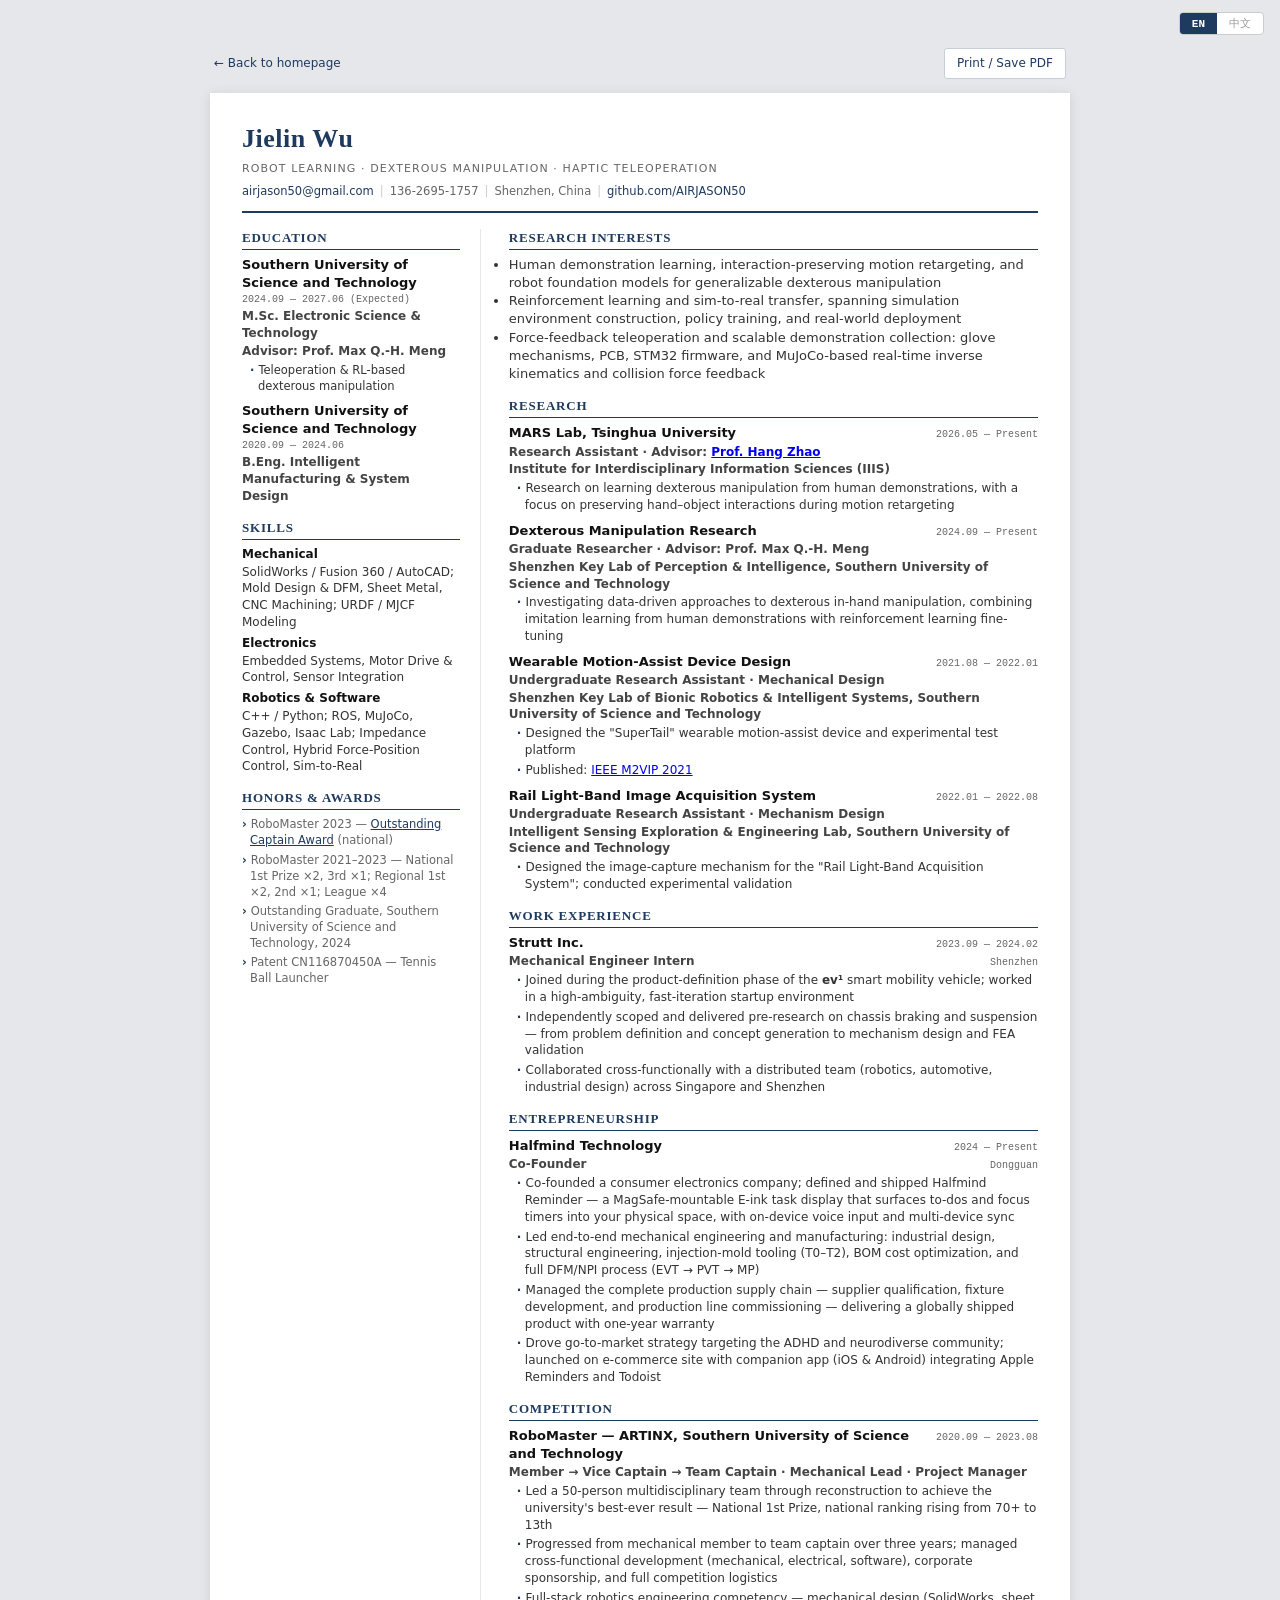
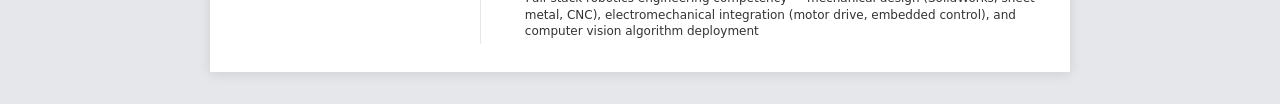
==== cv.html @ fb7e71cc "Update MARS Lab research affiliation and refocus CV content" ====
<!DOCTYPE html>
<html lang="en">
<head>
  <meta charset="UTF-8">
  <meta name="viewport" content="width=device-width, initial-scale=1.0">
  <title>CV · Jielin Wu / 吴杰霖</title>
  <style>
    :root {
      --accent: #1e3a5f;
      --accent-light: #e8eef5;
      --text-primary: #111;
      --text-body: #333;
      --text-secondary: #444;
      --text-tertiary: #666;
      --font-header: 'Palatino Linotype', Palatino, Georgia, serif;
      --font-body: 'Segoe UI', system-ui, -apple-system, sans-serif;
      --font-mono: 'Cascadia Code', 'Fira Code', Consolas, monospace;
      --font-size: 13px;
    }

    * { margin: 0; padding: 0; box-sizing: border-box; }

    body {
      font-family: var(--font-body);
      font-size: var(--font-size);
      line-height: 1.4;
      color: var(--text-body);
      background: #e5e7eb;
    }

    html[lang="zh"] .en { display: none; }
    html[lang="en"] .zh { display: none; }

    .resume {
      max-width: 860px;
      margin: 32px auto;
      background: #fff;
      padding: 28px 32px;
      box-shadow: 0 2px 12px rgba(0,0,0,.1);
    }

    /* Lang switch */
    .lang-switch {
      position: fixed; top: 12px; right: 16px;
      display: flex; border-radius: 4px; overflow: hidden;
      border: 1px solid #ccc; font-size: 11px; z-index: 10; background: #fff;
    }
    .lang-switch button {
      background: transparent; border: none; padding: 3px 12px;
      cursor: pointer; font-family: var(--font-mono); font-size: 11px;
      color: #999; transition: all .2s;
    }
    .lang-switch button.active {
      background: var(--accent); color: #fff; font-weight: 700;
    }

    .cv-tools {
      max-width: 860px; margin: 48px auto -18px; padding: 0 4px;
      display: flex; align-items: center; justify-content: space-between;
      font-size: 12px;
    }
    .cv-tools a { color: var(--accent); text-decoration: none; }
    .cv-tools a:hover { text-decoration: underline; }
    .cv-tools button {
      font: inherit; color: var(--accent); background: #fff;
      border: 1px solid #c6ced8; border-radius: 3px; padding: 6px 12px;
      cursor: pointer;
    }

    /* Header - full width */
    .header {
      text-align: left;
      padding-bottom: 12px;
      margin-bottom: 16px;
      border-bottom: 2px solid var(--accent);
    }
    .header h1 {
      font-family: var(--font-header);
      font-size: 26px;
      font-weight: 700;
      color: var(--accent);
      letter-spacing: 0.02em;
    }
    .header .title {
      font-size: 11px;
      color: var(--text-tertiary);
      text-transform: uppercase;
      letter-spacing: 0.1em;
      margin-top: 4px;
    }
    .header .contact {
      font-size: 11.5px;
      color: var(--text-tertiary);
      margin-top: 6px;
      display: flex; flex-wrap: wrap; gap: 2px 6px;
    }
    .header .contact a { color: var(--accent); text-decoration: none; }
    .header .contact a:hover { text-decoration: underline; }
    .header .contact .sep { color: #ccc; }
    .name-accent { display: none; }

    /* Two-column layout */
    .two-col {
      display: flex;
      gap: 28px;
    }
    .sidebar {
      width: 30%;
      flex-shrink: 0;
      border-right: 1px solid #e5e7eb;
      padding-right: 20px;
    }
    .main {
      flex: 1;
      min-width: 0;
    }

    /* Section */
    .section { margin-bottom: 14px; }
    .section:last-child { margin-bottom: 0; }
    .section-title {
      font-family: var(--font-header);
      font-size: 13px;
      font-weight: 700;
      text-transform: uppercase;
      color: var(--accent);
      border-bottom: 1px solid var(--accent);
      padding-bottom: 2px;
      margin-bottom: 6px;
      letter-spacing: 0.06em;
    }

    /* Entry */
    .entry { margin-bottom: 8px; break-inside: avoid; }
    .entry:last-child { margin-bottom: 0; }
    .entry-row {
      display: flex; justify-content: space-between; align-items: baseline;
      margin-bottom: 1px;
    }
    .entry-title { font-weight: 700; color: var(--text-primary); font-size: 13px; }
    .entry-title a { color: var(--text-primary); text-decoration: none; }
    .entry-title a:hover { text-decoration: underline; }
    .entry-sub { font-size: 12px; font-weight: 600; color: var(--text-secondary); }
    .date {
      font-family: var(--font-mono); font-size: 10px;
      color: var(--text-tertiary); white-space: nowrap; flex-shrink: 0; margin-left: 8px;
    }
    .entry ul {
      margin: 2px 0 4px 8px; padding: 0; list-style: none;
    }
    .entry ul li {
      font-size: 12px; margin-bottom: 3px;
      padding-left: 8px; text-indent: -8px;
    }
    .entry ul li::before { content: "· "; font-weight: 700; color: var(--accent); }

    /* Awards */
    .awards {
      margin: 2px 0 4px 0; padding: 0; list-style: none;
      font-size: 11.5px; color: var(--text-tertiary);
    }
    .awards li { margin-bottom: 3px; padding-left: 8px; text-indent: -8px; }
    .awards li::before { content: "› "; color: var(--accent); font-weight: 700; }
    .awards li a { color: var(--accent); }

    /* Skills */
    .skills-row { font-size: 12px; margin-bottom: 4px; }
    .skills-row .label { font-weight: 700; display: block; color: var(--text-primary); margin-bottom: 1px; }

    /* Sidebar adjustments */
    .sidebar .entry-row { flex-direction: column; gap: 0; }
    .sidebar .date { margin-left: 0; font-size: 10px; }
    .sidebar .entry ul li { font-size: 11.5px; }

    @media print {
      body { background: none; }
      .resume { margin: 0; box-shadow: none; padding: 20px; }
      .lang-switch, .cv-tools { display: none; }
    }
    @media (max-width: 640px) {
      .cv-tools { margin: 48px 16px 16px; padding: 0; }
      .two-col { flex-direction: column; }
      .sidebar { width: 100%; border-right: none; padding-right: 0; border-bottom: 1px solid #e5e7eb; padding-bottom: 14px; margin-bottom: 14px; }
      .resume { margin: 0; padding: 16px; }
      .entry-row { flex-direction: column; gap: 1px; }
      .date { margin-left: 0; }
    }
  </style>
  <link rel="preconnect" href="https://fonts.googleapis.com">
  <link href="https://fonts.googleapis.com/css2?family=Noto+Sans+SC:wght@400;600;700&display=swap" rel="stylesheet">
</head>
<body>

<div class="lang-switch">
  <button onclick="setLang('en')" aria-pressed="true">EN</button>
  <button onclick="setLang('zh')" aria-pressed="false">中文</button>
</div>

<nav class="cv-tools" aria-label="CV navigation">
  <a href="index.html" id="home-link"><span class="en">← Back to homepage</span><span class="zh">← 返回主页</span></a>
  <button type="button" onclick="window.print()"><span class="en">Print / Save PDF</span><span class="zh">打印 / 保存 PDF</span></button>
</nav>

<div class="resume">

  <header class="header">
    <h1><span class="en">Jielin Wu</span><span class="zh">吴杰霖</span></h1>
    <div class="name-accent"></div>
    <div class="title">
      <span class="en">Robot Learning · Dexterous Manipulation · Haptic Teleoperation</span>
      <span class="zh">机器人学习 · 灵巧操作 · 力反馈遥操作</span>
    </div>
    <div class="contact">
      <a href="mailto:airjason50@gmail.com">airjason50@gmail.com</a>
      <span class="sep">|</span>
      <span>136-2695-1757</span>
      <span class="sep">|</span>
      <span class="en">Shenzhen, China</span><span class="zh">深圳</span>
      <span class="sep">|</span>
      <a href="https://github.com/AIRJASON50">github.com/AIRJASON50</a>
    </div>
  </header>

  <div class="two-col">

    <!-- SIDEBAR -->
    <div class="sidebar">

      <!-- Education -->
      <div class="section">
        <h3 class="section-title"><span class="en">Education</span><span class="zh">教育背景</span></h3>
        <div class="entry">
          <div class="entry-row">
            <span class="entry-title"><span class="en">Southern University of Science and Technology</span><span class="zh">南方科技大学</span></span>
          </div>
          <div class="entry-row">
            <span class="date"><span class="en">2024.09 — 2027.06 (Expected)</span><span class="zh">2024.09 — 2027.06（预计）</span></span>
          </div>
          <div class="entry-row">
            <span class="entry-sub"><span class="en">M.Sc. Electronic Science &amp; Technology</span><span class="zh">硕士 · 电子科学与技术</span></span>
          </div>
          <div class="entry-row">
            <span class="entry-sub"><span class="en">Advisor: Prof. Max Q.-H. Meng</span><span class="zh">导师：孟庆虎 教授</span></span>
          </div>
          <ul class="en"><li>Teleoperation &amp; RL-based dexterous manipulation</li></ul>
          <ul class="zh"><li>灵巧手遥操作与基于强化学习的灵巧操作</li></ul>
        </div>
        <div class="entry">
          <div class="entry-row">
            <span class="entry-title"><span class="en">Southern University of Science and Technology</span><span class="zh">南方科技大学</span></span>
          </div>
          <div class="entry-row">
            <span class="date">2020.09 — 2024.06</span>
          </div>
          <div class="entry-row">
            <span class="entry-sub"><span class="en">B.Eng. Intelligent Manufacturing &amp; System Design</span><span class="zh">工学学士 · 智能制造与系统设计</span></span>
          </div>
        </div>
      </div>

      <!-- Skills -->
      <div class="section">
        <h3 class="section-title"><span class="en">Skills</span><span class="zh">专业技能</span></h3>
        <div class="skills-row">
          <span class="label"><span class="en">Mechanical</span><span class="zh">机械设计</span></span>
          <span><span class="en">SolidWorks / Fusion 360 / AutoCAD; Mold Design &amp; DFM, Sheet Metal, CNC Machining; URDF / MJCF Modeling</span><span class="zh">SolidWorks / Fusion 360 / AutoCAD；模具设计与 DFM、钣金、CNC 加工；URDF / MJCF 建模</span></span>
        </div>
        <div class="skills-row">
          <span class="label"><span class="en">Electronics</span><span class="zh">电子硬件</span></span>
          <span><span class="en">Embedded Systems, Motor Drive &amp; Control, Sensor Integration</span><span class="zh">嵌入式系统、电机驱动与控制、传感器集成</span></span>
        </div>
        <div class="skills-row">
          <span class="label"><span class="en">Robotics &amp; Software</span><span class="zh">机器人与软件</span></span>
          <span><span class="en">C++ / Python; ROS, MuJoCo, Gazebo, Isaac Lab; Impedance Control, Hybrid Force-Position Control, Sim-to-Real</span><span class="zh">C++ / Python；ROS、MuJoCo、Gazebo、Isaac Lab；阻抗控制、力位混合控制、Sim-to-Real</span></span>
        </div>
      </div>

      <!-- Honors & Awards -->
      <div class="section">
        <h3 class="section-title"><span class="en">Honors &amp; Awards</span><span class="zh">荣誉与获奖</span></h3>
        <ul class="awards">
          <li><span class="en">RoboMaster 2023 — <a href="https://www.robomaster.com/zh-CN/resource/pages/announcement/1651" target="_blank">Outstanding Captain Award</a> (national)</span><span class="zh">RoboMaster 2023 — <a href="https://www.robomaster.com/zh-CN/resource/pages/announcement/1651" target="_blank">优秀队长</a>（全国个人奖项）</span></li>
          <li><span class="en">RoboMaster 2021–2023 — National 1st Prize ×2, 3rd ×1; Regional 1st ×2, 2nd ×1; League ×4</span><span class="zh">RoboMaster 2021–2023 — 国家级一等奖 2 项、三等奖 1 项；省级一等奖 2 项、二等奖 1 项、三等奖 4 项</span></li>
          <li><span class="en">Outstanding Graduate, Southern University of Science and Technology, 2024</span><span class="zh">南方科技大学 2024 届优秀毕业生</span></li>
          <li><span class="en">Patent CN116870450A — Tennis Ball Launcher</span><span class="zh">发明专利 CN116870450A —「网球发射机」</span></li>
        </ul>
      </div>

    </div>

    <!-- MAIN -->
    <div class="main">

      <!-- Research Interests -->
      <div class="section">
        <h3 class="section-title"><span class="en">Research Interests</span><span class="zh">科研方向</span></h3>
        <ul class="en">
          <li>Human demonstration learning, interaction-preserving motion retargeting, and robot foundation models for generalizable dexterous manipulation</li>
          <li>Reinforcement learning and sim-to-real transfer, spanning simulation environment construction, policy training, and real-world deployment</li>
          <li>Force-feedback teleoperation and scalable demonstration collection: glove mechanisms, PCB, STM32 firmware, and MuJoCo-based real-time inverse kinematics and collision force feedback</li>
        </ul>
        <ul class="zh">
          <li>从人类示教中学习灵巧操作：交互保持的运动重定向、模仿学习，以及面向可泛化操作策略的机器人基础模型</li>
          <li>强化学习与仿真到实物迁移：仿真环境构建、策略训练与实物部署</li>
          <li>力反馈遥操作与规模化示教数据采集：触觉手套机构、电路、STM32 固件，以及基于 MuJoCo 的实时逆运动学与碰撞力反馈控制</li>
        </ul>
      </div>

      <!-- Research -->
      <div class="section">
        <h3 class="section-title"><span class="en">Research</span><span class="zh">科研经历</span></h3>
        <div class="entry">
          <div class="entry-row">
            <span class="entry-title"><a href="https://group.iiis.tsinghua.edu.cn/~marslab/"><span class="en">MARS Lab, Tsinghua University</span><span class="zh">清华大学 MARS Lab</span></a></span>
            <span class="date"><span class="en">2026.05 — Present</span><span class="zh">2026.05 — 至今</span></span>
          </div>
          <div class="entry-row">
            <span class="entry-sub"><span class="en">Research Assistant · Advisor: <a href="https://hangzhaomit.github.io/">Prof. Hang Zhao</a></span><span class="zh">研究助理 · 指导老师：<a href="https://hangzhaomit.github.io/">赵行老师</a></span></span>
          </div>
          <div class="entry-row">
            <span class="entry-sub"><span class="en">Institute for Interdisciplinary Information Sciences (IIIS)</span><span class="zh">清华大学交叉信息研究院</span></span>
          </div>
          <ul class="en"><li>Research on learning dexterous manipulation from human demonstrations, with a focus on preserving hand–object interactions during motion retargeting</li></ul>
          <ul class="zh"><li>研究从人类示教中学习灵巧操作，关注运动重定向过程中的手–物体交互保持</li></ul>
        </div>
        <div class="entry">
          <div class="entry-row">
            <span class="entry-title"><span class="en">Dexterous Manipulation Research</span><span class="zh">灵巧操作研究</span></span>
            <span class="date"><span class="en">2024.09 — Present</span><span class="zh">2024.09 — 至今</span></span>
          </div>
          <div class="entry-row">
            <span class="entry-sub"><span class="en">Graduate Researcher · Advisor: Prof. Max Q.-H. Meng</span><span class="zh">硕士研究生 · 导师：孟庆虎 教授</span></span>
          </div>
          <div class="entry-row">
            <span class="entry-sub"><span class="en">Shenzhen Key Lab of Perception &amp; Intelligence, Southern University of Science and Technology</span><span class="zh">深圳市感知与智能重点实验室（南方科技大学）</span></span>
          </div>
          <ul class="en"><li>Investigating data-driven approaches to dexterous in-hand manipulation, combining imitation learning from human demonstrations with reinforcement learning fine-tuning</li></ul>
          <ul class="zh"><li>研究数据驱动的灵巧手内操作方法，结合人手示教的模仿学习与强化学习微调</li></ul>
        </div>
        <div class="entry">
          <div class="entry-row">
            <span class="entry-title"><span class="en">Wearable Motion-Assist Device Design</span><span class="zh">人体运动辅助可穿戴设备设计</span></span>
            <span class="date">2021.08 — 2022.01</span>
          </div>
          <div class="entry-row">
            <span class="entry-sub"><span class="en">Undergraduate Research Assistant · Mechanical Design</span><span class="zh">本科科研助理 · 结构设计方向</span></span>
          </div>
          <div class="entry-row">
            <span class="entry-sub"><span class="en">Shenzhen Key Lab of Bionic Robotics &amp; Intelligent Systems, Southern University of Science and Technology</span><span class="zh">深圳市仿生机器人与智能系统重点实验室，南方科技大学</span></span>
          </div>
          <ul class="en">
            <li>Designed the "SuperTail" wearable motion-assist device and experimental test platform</li>
            <li>Published: <a href="https://ieeexplore.ieee.org/document/9665086" target="_blank">IEEE M2VIP 2021</a></li>
          </ul>
          <ul class="zh">
            <li>设计"超级尾"人体运动辅助可穿戴设备及实验平台</li>
            <li>发表 IEEE 会议论文一篇 — <a href="https://ieeexplore.ieee.org/document/9665086" target="_blank">IEEE M2VIP 2021</a></li>
          </ul>
        </div>
        <div class="entry">
          <div class="entry-row">
            <span class="entry-title"><span class="en">Rail Light-Band Image Acquisition System</span><span class="zh">钢轨光带图像采集系统研究</span></span>
            <span class="date">2022.01 — 2022.08</span>
          </div>
          <div class="entry-row">
            <span class="entry-sub"><span class="en">Undergraduate Research Assistant · Mechanism Design</span><span class="zh">本科科研助理 · 机构设计与实验</span></span>
          </div>
          <div class="entry-row">
            <span class="entry-sub"><span class="en">Intelligent Sensing Exploration &amp; Engineering Lab, Southern University of Science and Technology</span><span class="zh">智能传感探索与工程实验室，南方科技大学</span></span>
          </div>
          <ul class="en"><li>Designed the image-capture mechanism for the "Rail Light-Band Acquisition System"; conducted experimental validation</li></ul>
          <ul class="zh"><li>负责「钢轨光带图像采集系统」采集机构设计与实验验证</li></ul>
        </div>
      </div>

      <!-- Work Experience -->
      <div class="section">
        <h3 class="section-title"><span class="en">Work Experience</span><span class="zh">实习经历</span></h3>
        <div class="entry">
          <div class="entry-row">
            <span class="entry-title"><a href="https://strutt.inc/" target="_blank"><span class="en">Strutt Inc.</span><span class="zh">深圳市若创科技有限公司</span></a></span>
            <span class="date">2023.09 — 2024.02</span>
          </div>
          <div class="entry-row">
            <span class="entry-sub"><span class="en">Mechanical Engineer Intern</span><span class="zh">机械结构工程师（实习）</span></span>
            <span class="date"><span class="en">Shenzhen</span><span class="zh">深圳</span></span>
          </div>
          <ul class="en">
            <li>Joined during the product-definition phase of the <strong>ev¹</strong> smart mobility vehicle; worked in a high-ambiguity, fast-iteration startup environment</li>
            <li>Independently scoped and delivered pre-research on chassis braking and suspension — from problem definition and concept generation to mechanism design and FEA validation</li>
            <li>Collaborated cross-functionally with a distributed team (robotics, automotive, industrial design) across Singapore and Shenzhen</li>
          </ul>
          <ul class="zh">
            <li>在产品定义阶段加入，参与 <strong>ev¹</strong> 智能出行载具从零到一的研发；适应高不确定性与快速迭代的创业节奏</li>
            <li>独立完成底盘制动与悬架系统预研——从问题定义、概念生成到机构设计与有限元验证</li>
            <li>与新加坡-深圳跨地域团队（机器人、汽车工程、工业设计）紧密协作</li>
          </ul>
        </div>
      </div>

      <!-- Entrepreneurship -->
      <div class="section">
        <h3 class="section-title"><span class="en">Entrepreneurship</span><span class="zh">创业经历</span></h3>
        <div class="entry">
          <div class="entry-row">
            <span class="entry-title"><a href="https://www.halfmind.tech/" target="_blank"><span class="en">Halfmind Technology</span><span class="zh">哈夫迈德科技（东莞）</span></a></span>
            <span class="date"><span class="en">2024 — Present</span><span class="zh">2024 — 至今</span></span>
          </div>
          <div class="entry-row">
            <span class="entry-sub"><span class="en">Co-Founder</span><span class="zh">联合创始人</span></span>
            <span class="date"><span class="en">Dongguan</span><span class="zh">东莞</span></span>
          </div>
          <ul class="en">
            <li>Co-founded a consumer electronics company; defined and shipped Halfmind Reminder — a MagSafe-mountable E-ink task display that surfaces to-dos and focus timers into your physical space, with on-device voice input and multi-device sync</li>
            <li>Led end-to-end mechanical engineering and manufacturing: industrial design, structural engineering, injection-mold tooling (T0–T2), BOM cost optimization, and full DFM/NPI process (EVT → PVT → MP)</li>
            <li>Managed the complete production supply chain — supplier qualification, fixture development, and production line commissioning — delivering a globally shipped product with one-year warranty</li>
            <li>Drove go-to-market strategy targeting the ADHD and neurodiverse community; launched on e-commerce site with companion app (iOS &amp; Android) integrating Apple Reminders and Todoist</li>
          </ul>
          <ul class="zh">
            <li>联合创立消费电子公司；定义并交付 Halfmind Reminder — 可磁吸部署的 E-ink 任务显示设备，将待办与专注计时带入物理空间，支持语音录入与多设备同步</li>
            <li>主导整机机械工程与量产全链路：工业设计、结构设计、注塑模具开模与试模（T0–T2）、BOM 降本，推动 DFM/NPI 全流程（EVT → PVT → MP）</li>
            <li>管理完整生产供应链——供应商准入、治具开发与产线调试——实现全球发货与一年质保</li>
            <li>负责产品上市策略，面向 ADHD 及神经多样性用户群体；上线独立站，配套 App（iOS &amp; Android）集成 Apple Reminders、Todoist</li>
          </ul>
        </div>
      </div>

      <!-- Competition -->
      <div class="section">
        <h3 class="section-title"><span class="en">Competition</span><span class="zh">竞赛经历</span></h3>
        <div class="entry">
          <div class="entry-row">
            <span class="entry-title"><span class="en">RoboMaster — ARTINX, Southern University of Science and Technology</span><span class="zh">RoboMaster 机甲大师赛 — 南方科技大学 ARTINX 战队</span></span>
            <span class="date">2020.09 — 2023.08</span>
          </div>
          <div class="entry-row">
            <span class="entry-sub"><span class="en">Member → Vice Captain → Team Captain · Mechanical Lead · Project Manager</span><span class="zh">队员 → 副队长 → 队长 · 机械组负责人 · 项目管理负责人</span></span>
          </div>
          <ul class="en">
            <li>Led a 50-person multidisciplinary team through reconstruction to achieve the university's best-ever result — National 1st Prize, national ranking rising from 70+ to 13th</li>
            <li>Progressed from mechanical member to team captain over three years; managed cross-functional development (mechanical, electrical, software), corporate sponsorship, and full competition logistics</li>
            <li>Full-stack robotics engineering competency — mechanical design (SolidWorks, sheet metal, CNC), electromechanical integration (motor drive, embedded control), and computer vision algorithm deployment</li>
          </ul>
          <ul class="zh">
            <li>带领 50 人跨学科战队完成重建，创校史最佳战绩——全国一等奖，全国排名从 70+ 跃升至第 13 名</li>
            <li>三年间从机械组队员成长为队长；统筹机械-电控-视觉跨组协作，获取企业赞助，管理全赛季研发与赛事后勤</li>
            <li>具备全栈机器人工程能力——机械设计（SolidWorks、钣金、CNC 加工）、机电系统集成（电机驱动、嵌入式控制）及视觉算法部署</li>
          </ul>
        </div>
      </div>

    </div>
  </div>
</div>

<script>
function setLang(lang) {
  lang = lang === 'zh' ? 'zh' : 'en';
  document.documentElement.lang = lang;
  try {
    const url = new URL(location.href);
    url.searchParams.set('lang', lang);
    history.replaceState(null, '', url);
  } catch { /* History access is optional. */ }
  document.getElementById('home-link').href = 'index.html?lang=' + lang;
  document.querySelectorAll('.lang-switch button').forEach(btn => {
    const active = btn.textContent.trim() === (lang === 'zh' ? '中文' : 'EN');
    btn.classList.toggle('active', active);
    btn.setAttribute('aria-pressed', String(active));
  });
  try { localStorage.setItem('homepage-language', lang); } catch { /* Storage is optional. */ }
}
let initialLang = new URLSearchParams(location.search).get('lang');
if (initialLang !== 'en' && initialLang !== 'zh') {
  try { initialLang = localStorage.getItem('homepage-language'); } catch { initialLang = 'en'; }
}
setLang(initialLang);
</script>

</body>
</html>
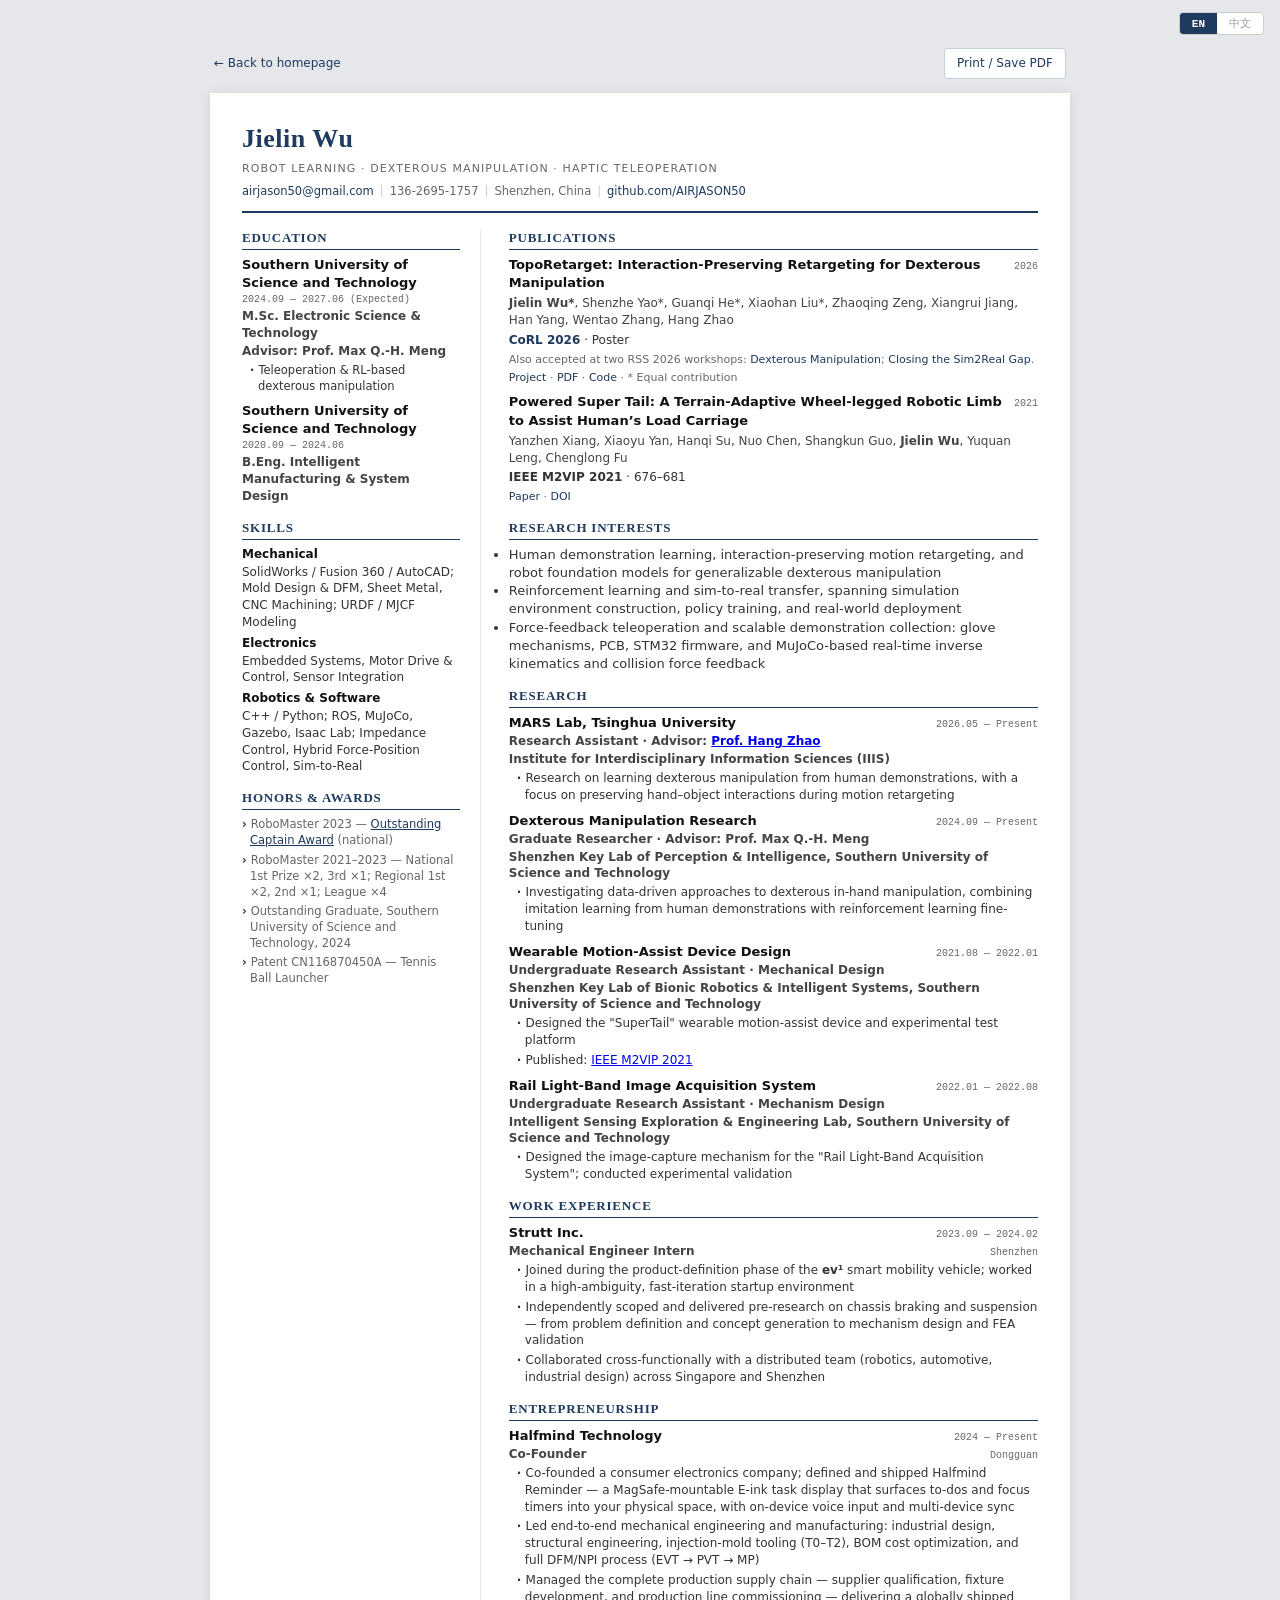
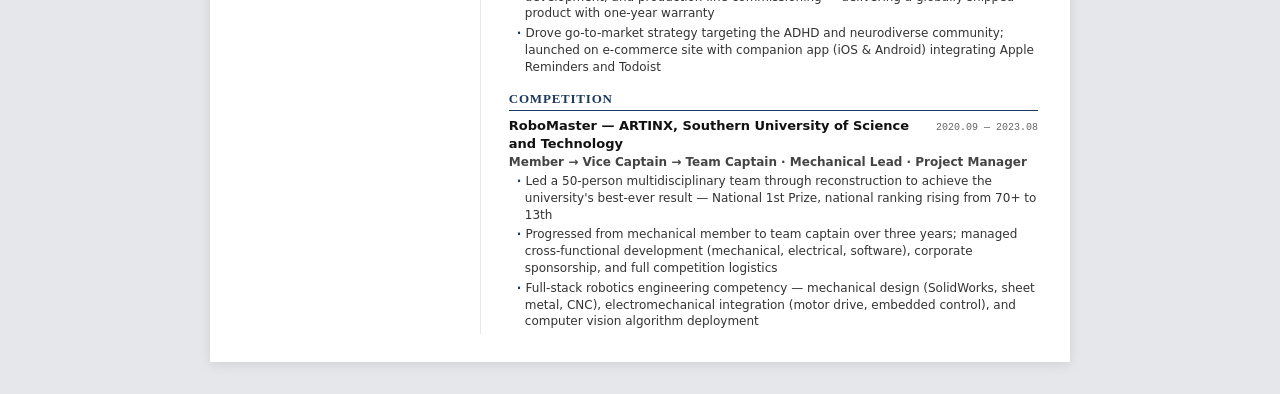
==== commit 13269aa7: "Add bilingual publication lists to all CV layouts" ====
--- a/cv.html
+++ b/cv.html
@@ -154,6 +154,14 @@
     }
     .entry ul li::before { content: "· "; font-weight: 700; color: var(--accent); }
 
+    /* Publications */
+    .publications .section-title { break-after: avoid; }
+    .publication-authors, .publication-venue, .publication-note, .publication-links { font-size: 12px; line-height: 1.4; margin-top: 3px; }
+    .publication-authors { color: var(--text-secondary); }
+    .publication-note, .publication-links { font-size: 11px; color: var(--text-tertiary); }
+    .publication-venue a, .publication-note a, .publication-links a { color: var(--accent); text-decoration: none; }
+    .publication-venue a:hover, .publication-note a:hover, .publication-links a:hover { text-decoration: underline; }
+
     /* Awards */
     .awards {
       margin: 2px 0 4px 0; padding: 0; list-style: none;
@@ -290,6 +298,30 @@
 
     <!-- MAIN -->
     <div class="main">
+
+      <!-- Publications -->
+      <div class="section publications" id="publications">
+        <h3 class="section-title"><span class="en">Publications</span><span class="zh">论文发表</span></h3>
+        <div class="entry">
+          <div class="entry-row">
+            <span class="entry-title"><a href="https://toporetarget2026.github.io/TopoRetarget/">TopoRetarget: Interaction-Preserving Retargeting for Dexterous Manipulation</a></span>
+            <span class="date">2026</span>
+          </div>
+          <p class="publication-authors"><strong>Jielin Wu*</strong>, Shenzhe Yao*, Guanqi He*, Xiaohan Liu*, Zhaoqing Zeng, Xiangrui Jiang, Han Yang, Wentao Zhang, Hang Zhao</p>
+          <p class="publication-venue"><a href="https://openreview.net/forum?id=9w3PEC3XLg"><strong>CoRL 2026</strong></a> · <span class="en">Poster</span><span class="zh">海报论文</span></p>
+          <p class="publication-note"><span class="en">Also accepted at two RSS 2026 workshops: <a href="https://dex-manipulation.github.io/rss2026/">Dexterous Manipulation</a>; <a href="https://sites.google.com/view/rss2026sim2realws/home">Closing the Sim2Real Gap</a>.</span><span class="zh">亦被 RSS 2026 两个研讨会录用：<a href="https://dex-manipulation.github.io/rss2026/">灵巧操作</a>；<a href="https://sites.google.com/view/rss2026sim2realws/home">缩小仿真到现实差距</a>。</span></p>
+          <p class="publication-links"><a href="https://toporetarget2026.github.io/TopoRetarget/"><span class="en">Project</span><span class="zh">项目主页</span></a> · <a href="https://arxiv.org/pdf/2606.16272">PDF</a> · <a href="https://github.com/wuji-technology/toporetarget"><span class="en">Code</span><span class="zh">代码</span></a> · <span class="en">* Equal contribution</span><span class="zh">* 共同贡献</span></p>
+        </div>
+        <div class="entry">
+          <div class="entry-row">
+            <span class="entry-title"><a href="https://ieeexplore.ieee.org/document/9665086">Powered Super Tail: A Terrain-Adaptive Wheel-legged Robotic Limb to Assist Human’s Load Carriage</a></span>
+            <span class="date">2021</span>
+          </div>
+          <p class="publication-authors">Yanzhen Xiang, Xiaoyu Yan, Hanqi Su, Nuo Chen, Shangkun Guo, <strong>Jielin Wu</strong>, Yuquan Leng, Chenglong Fu</p>
+          <p class="publication-venue"><strong>IEEE M2VIP 2021</strong> · 676–681</p>
+          <p class="publication-links"><a href="https://ieeexplore.ieee.org/document/9665086"><span class="en">Paper</span><span class="zh">论文</span></a> · <a href="https://doi.org/10.1109/M2VIP49856.2021.9665086">DOI</a></p>
+        </div>
+      </div>
 
       <!-- Research Interests -->
       <div class="section">
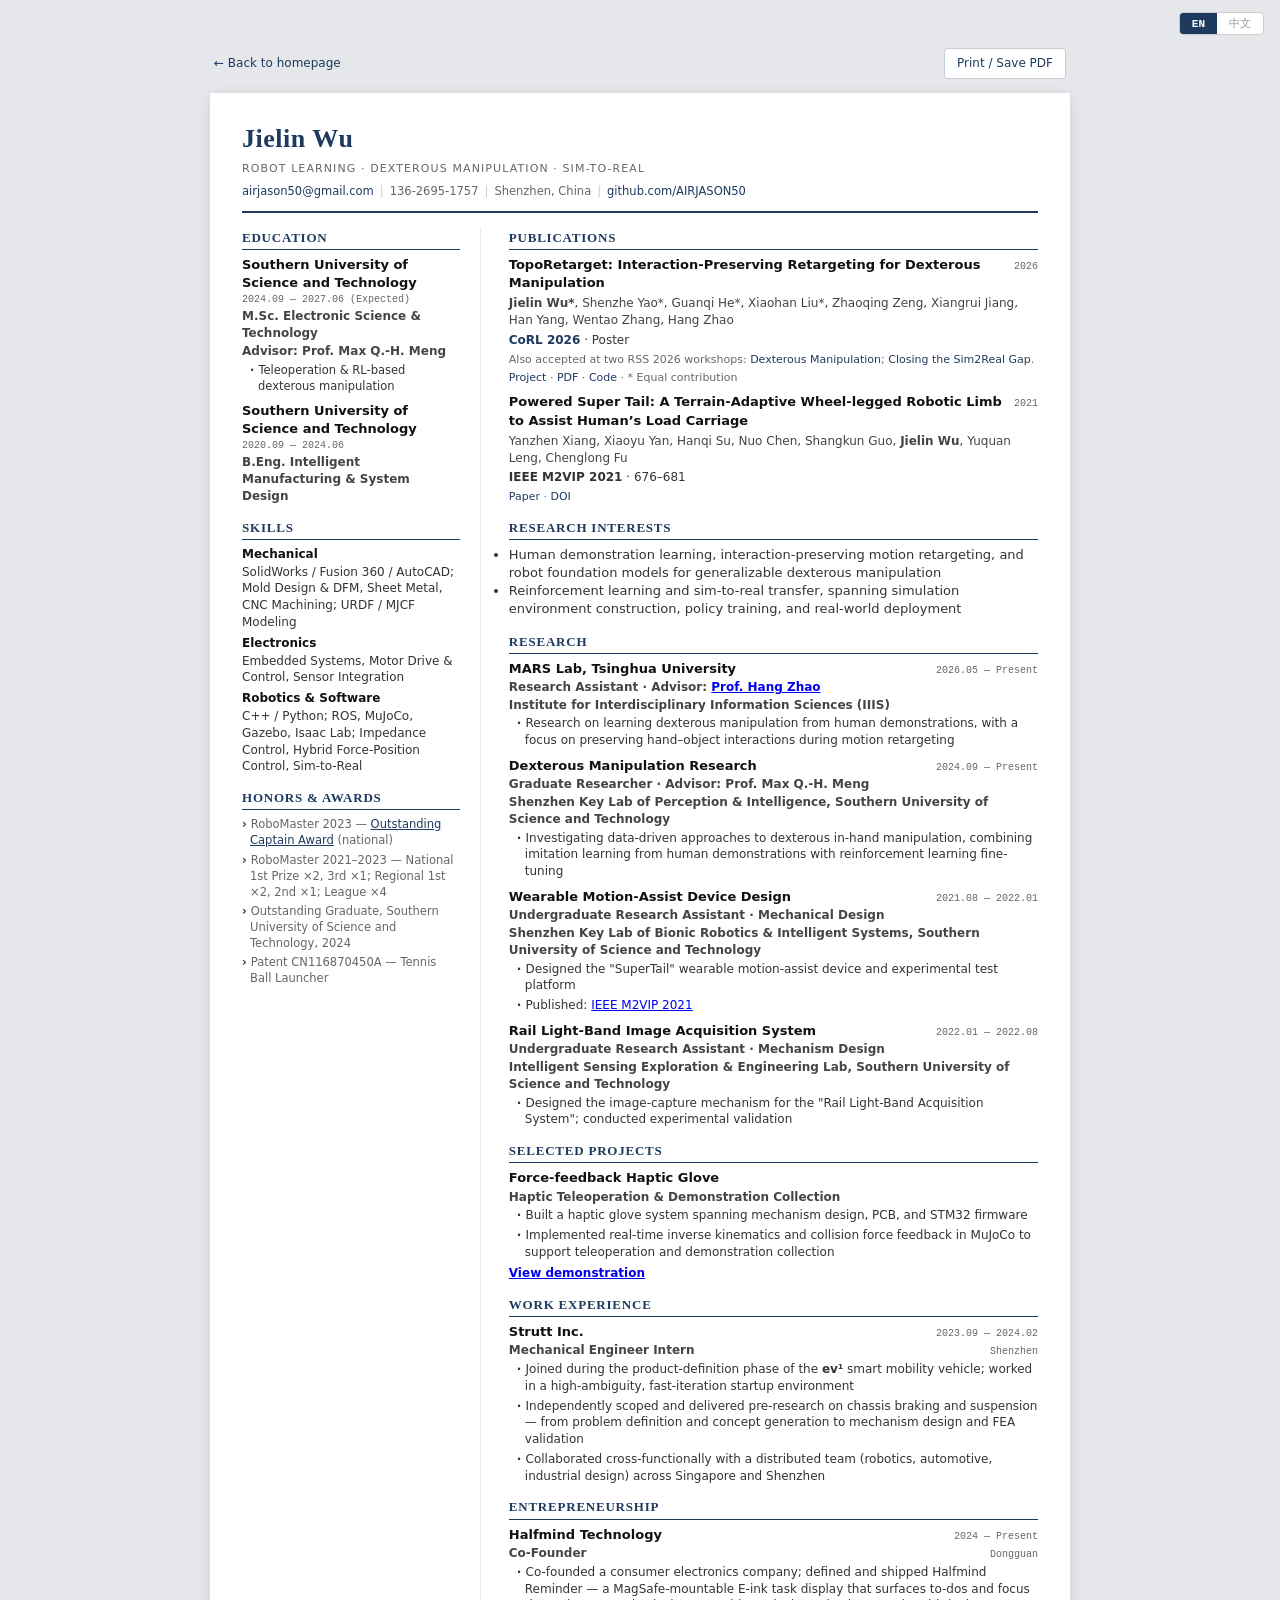
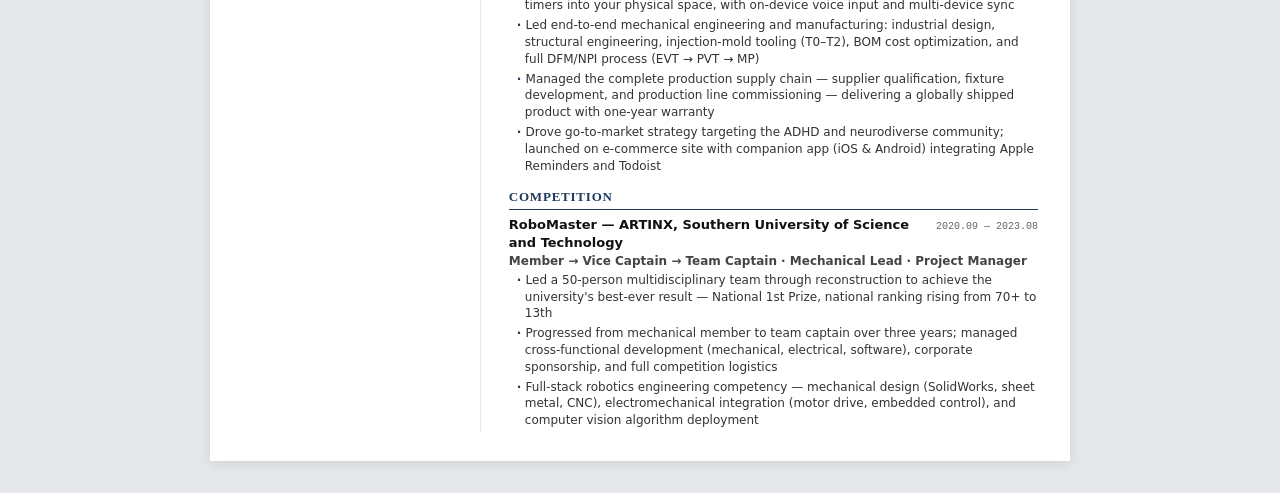
==== commit f96fedd9: "Present haptic glove as a project rather than a research interest" ====
--- a/cv.html
+++ b/cv.html
@@ -215,8 +215,8 @@
     <h1><span class="en">Jielin Wu</span><span class="zh">吴杰霖</span></h1>
     <div class="name-accent"></div>
     <div class="title">
-      <span class="en">Robot Learning · Dexterous Manipulation · Haptic Teleoperation</span>
-      <span class="zh">机器人学习 · 灵巧操作 · 力反馈遥操作</span>
+      <span class="en">Robot Learning · Dexterous Manipulation · Sim-to-Real</span>
+      <span class="zh">机器人学习 · 灵巧操作 · 仿真到实物迁移</span>
     </div>
     <div class="contact">
       <a href="mailto:airjason50@gmail.com">airjason50@gmail.com</a>
@@ -329,12 +329,10 @@
         <ul class="en">
           <li>Human demonstration learning, interaction-preserving motion retargeting, and robot foundation models for generalizable dexterous manipulation</li>
           <li>Reinforcement learning and sim-to-real transfer, spanning simulation environment construction, policy training, and real-world deployment</li>
-          <li>Force-feedback teleoperation and scalable demonstration collection: glove mechanisms, PCB, STM32 firmware, and MuJoCo-based real-time inverse kinematics and collision force feedback</li>
         </ul>
         <ul class="zh">
           <li>从人类示教中学习灵巧操作：交互保持的运动重定向、模仿学习，以及面向可泛化操作策略的机器人基础模型</li>
           <li>强化学习与仿真到实物迁移：仿真环境构建、策略训练与实物部署</li>
-          <li>力反馈遥操作与规模化示教数据采集：触觉手套机构、电路、STM32 固件，以及基于 MuJoCo 的实时逆运动学与碰撞力反馈控制</li>
         </ul>
       </div>
 
@@ -402,6 +400,20 @@
           </div>
           <ul class="en"><li>Designed the image-capture mechanism for the "Rail Light-Band Acquisition System"; conducted experimental validation</li></ul>
           <ul class="zh"><li>负责「钢轨光带图像采集系统」采集机构设计与实验验证</li></ul>
+        </div>
+      </div>
+
+      <!-- Projects -->
+      <div class="section" id="projects">
+        <h3 class="section-title"><span class="en">Selected Projects</span><span class="zh">项目经历</span></h3>
+        <div class="entry">
+          <div class="entry-row">
+            <span class="entry-title"><span class="en">Force-feedback Haptic Glove</span><span class="zh">力反馈触觉手套</span></span>
+          </div>
+          <div class="entry-sub"><span class="en">Haptic Teleoperation &amp; Demonstration Collection</span><span class="zh">力反馈遥操作与示教数据采集</span></div>
+          <ul class="en"><li>Built a haptic glove system spanning mechanism design, PCB, and STM32 firmware</li><li>Implemented real-time inverse kinematics and collision force feedback in MuJoCo to support teleoperation and demonstration collection</li></ul>
+          <ul class="zh"><li>完成力反馈手套系统的机构设计、电路设计与 STM32 固件开发</li><li>基于 MuJoCo 实现实时逆运动学与碰撞力反馈，支持遥操作与示教数据采集</li></ul>
+          <div class="entry-sub"><a href="haptic-glove.gif"><span class="en">View demonstration</span><span class="zh">查看项目演示</span></a></div>
         </div>
       </div>
 
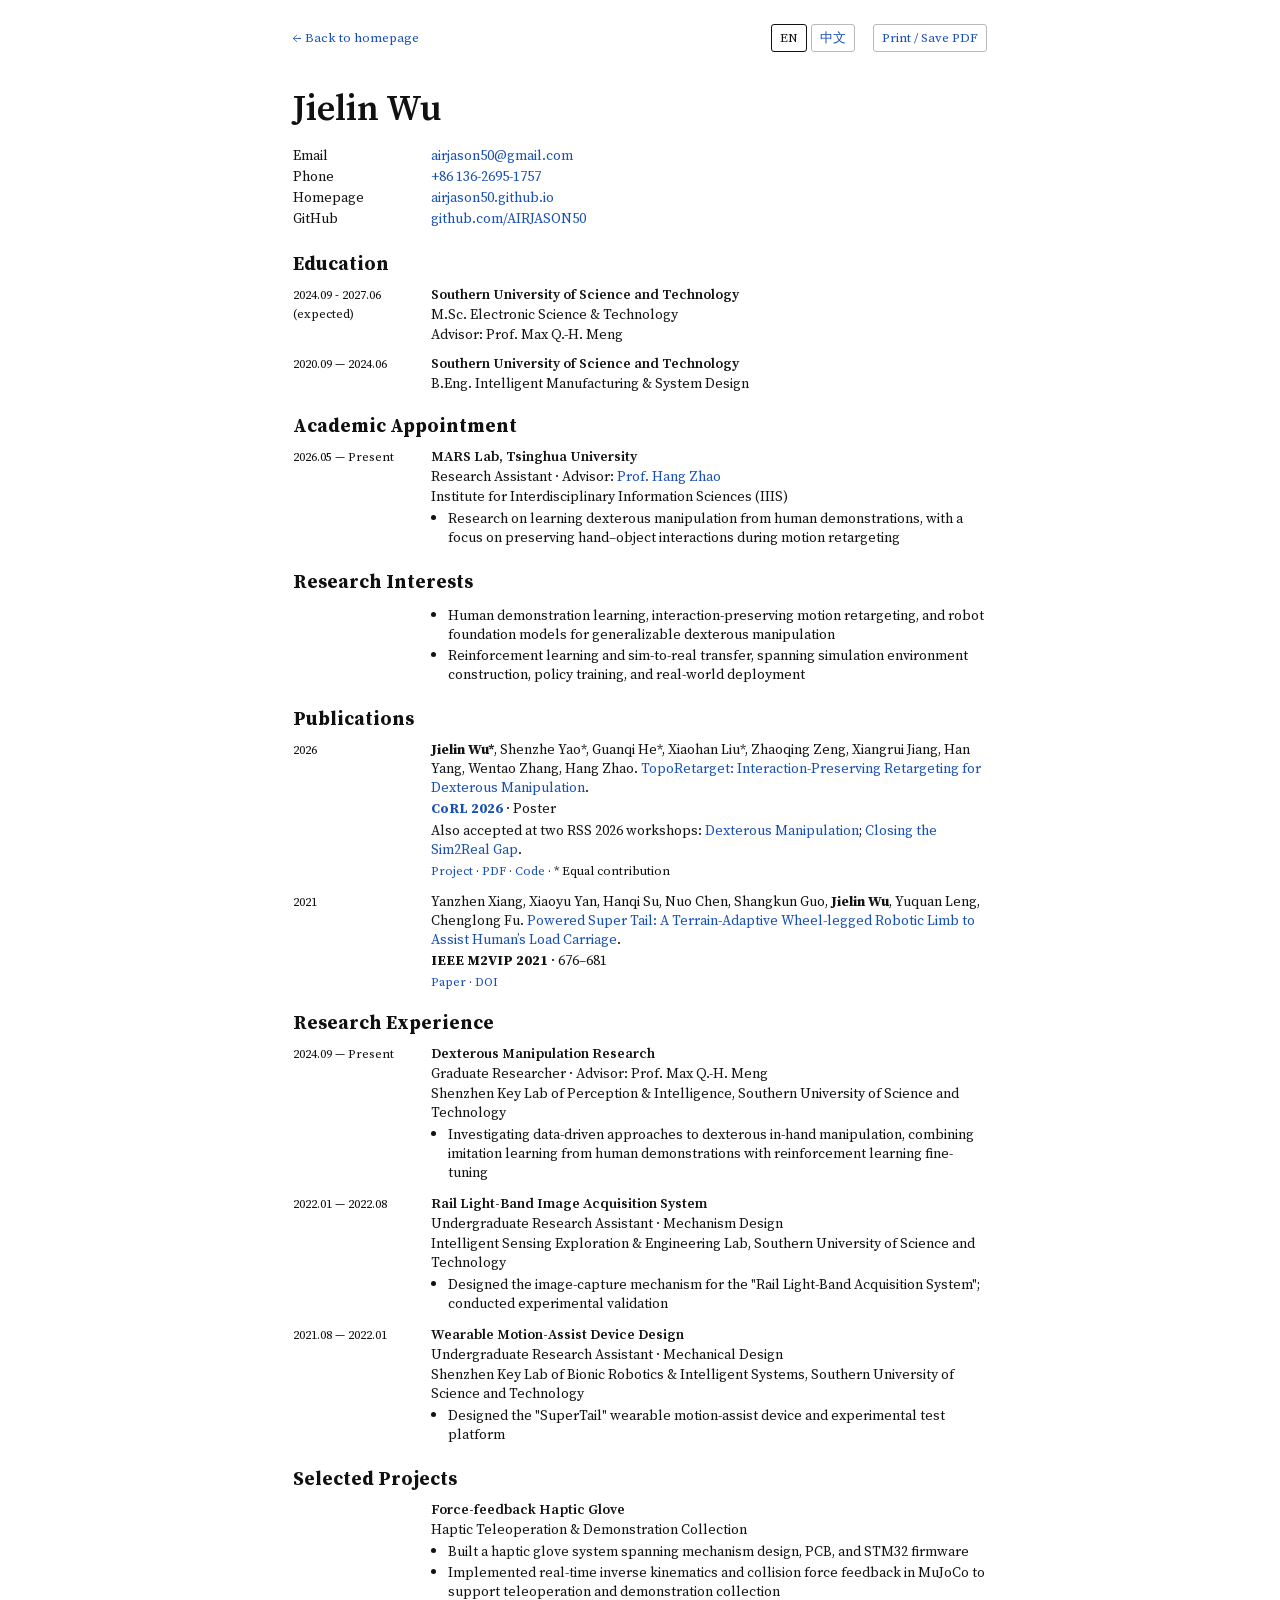
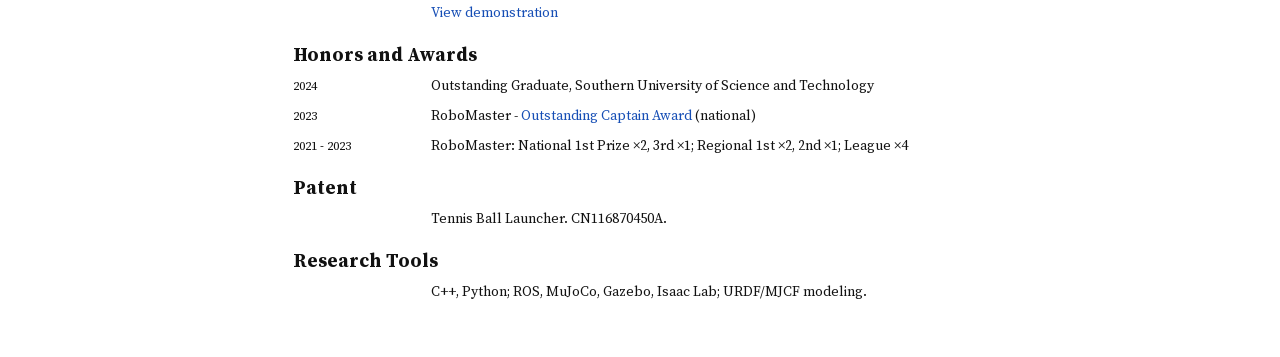
==== commit 48ff2d55: "Restyle CV as a simple academic document" ====
--- a/cv.html
+++ b/cv.html
@@ -3,500 +3,208 @@
 <head>
   <meta charset="UTF-8">
   <meta name="viewport" content="width=device-width, initial-scale=1.0">
-  <title>CV · Jielin Wu / 吴杰霖</title>
+  <meta name="description" content="Academic curriculum vitae of Jielin Wu: education, research, and publications in robot learning and dexterous manipulation.">
+  <title>Academic CV · Jielin Wu / 吴杰霖</title>
   <style>
-    :root {
-      --accent: #1e3a5f;
-      --accent-light: #e8eef5;
-      --text-primary: #111;
-      --text-body: #333;
-      --text-secondary: #444;
-      --text-tertiary: #666;
-      --font-header: 'Palatino Linotype', Palatino, Georgia, serif;
-      --font-body: 'Segoe UI', system-ui, -apple-system, sans-serif;
-      --font-mono: 'Cascadia Code', 'Fira Code', Consolas, monospace;
-      --font-size: 13px;
-    }
-
-    * { margin: 0; padding: 0; box-sizing: border-box; }
-
-    body {
-      font-family: var(--font-body);
-      font-size: var(--font-size);
-      line-height: 1.4;
-      color: var(--text-body);
-      background: #e5e7eb;
-    }
-
-    html[lang="zh"] .en { display: none; }
-    html[lang="en"] .zh { display: none; }
-
-    .resume {
-      max-width: 860px;
-      margin: 32px auto;
-      background: #fff;
-      padding: 28px 32px;
-      box-shadow: 0 2px 12px rgba(0,0,0,.1);
-    }
-
-    /* Lang switch */
-    .lang-switch {
-      position: fixed; top: 12px; right: 16px;
-      display: flex; border-radius: 4px; overflow: hidden;
-      border: 1px solid #ccc; font-size: 11px; z-index: 10; background: #fff;
-    }
-    .lang-switch button {
-      background: transparent; border: none; padding: 3px 12px;
-      cursor: pointer; font-family: var(--font-mono); font-size: 11px;
-      color: #999; transition: all .2s;
-    }
-    .lang-switch button.active {
-      background: var(--accent); color: #fff; font-weight: 700;
-    }
-
-    .cv-tools {
-      max-width: 860px; margin: 48px auto -18px; padding: 0 4px;
-      display: flex; align-items: center; justify-content: space-between;
-      font-size: 12px;
-    }
-    .cv-tools a { color: var(--accent); text-decoration: none; }
-    .cv-tools a:hover { text-decoration: underline; }
-    .cv-tools button {
-      font: inherit; color: var(--accent); background: #fff;
-      border: 1px solid #c6ced8; border-radius: 3px; padding: 6px 12px;
-      cursor: pointer;
-    }
-
-    /* Header - full width */
-    .header {
-      text-align: left;
-      padding-bottom: 12px;
-      margin-bottom: 16px;
-      border-bottom: 2px solid var(--accent);
-    }
-    .header h1 {
-      font-family: var(--font-header);
-      font-size: 26px;
+    @font-face {
+      font-family: "CV Serif";
+      src: url("cv-serif.ttf") format("truetype");
+      font-style: normal;
+      font-weight: 400;
+      font-display: swap;
+    }
+    @font-face {
+      font-family: "CV Serif";
+      src: url("cv-serif-semibold.ttf") format("truetype");
+      font-style: normal;
+      font-weight: 600;
+      font-display: swap;
+    }
+    @font-face {
+      font-family: "CV Serif";
+      src: url("cv-serif-bold.ttf") format("truetype");
+      font-style: normal;
       font-weight: 700;
-      color: var(--accent);
-      letter-spacing: 0.02em;
-    }
-    .header .title {
-      font-size: 11px;
-      color: var(--text-tertiary);
-      text-transform: uppercase;
-      letter-spacing: 0.1em;
-      margin-top: 4px;
-    }
-    .header .contact {
-      font-size: 11.5px;
-      color: var(--text-tertiary);
-      margin-top: 6px;
-      display: flex; flex-wrap: wrap; gap: 2px 6px;
-    }
-    .header .contact a { color: var(--accent); text-decoration: none; }
-    .header .contact a:hover { text-decoration: underline; }
-    .header .contact .sep { color: #ccc; }
-    .name-accent { display: none; }
-
-    /* Two-column layout */
-    .two-col {
-      display: flex;
-      gap: 28px;
-    }
-    .sidebar {
-      width: 30%;
-      flex-shrink: 0;
-      border-right: 1px solid #e5e7eb;
-      padding-right: 20px;
-    }
-    .main {
-      flex: 1;
-      min-width: 0;
-    }
-
-    /* Section */
-    .section { margin-bottom: 14px; }
-    .section:last-child { margin-bottom: 0; }
-    .section-title {
-      font-family: var(--font-header);
-      font-size: 13px;
-      font-weight: 700;
-      text-transform: uppercase;
-      color: var(--accent);
-      border-bottom: 1px solid var(--accent);
-      padding-bottom: 2px;
-      margin-bottom: 6px;
-      letter-spacing: 0.06em;
-    }
-
-    /* Entry */
-    .entry { margin-bottom: 8px; break-inside: avoid; }
-    .entry:last-child { margin-bottom: 0; }
-    .entry-row {
-      display: flex; justify-content: space-between; align-items: baseline;
-      margin-bottom: 1px;
-    }
-    .entry-title { font-weight: 700; color: var(--text-primary); font-size: 13px; }
-    .entry-title a { color: var(--text-primary); text-decoration: none; }
-    .entry-title a:hover { text-decoration: underline; }
-    .entry-sub { font-size: 12px; font-weight: 600; color: var(--text-secondary); }
-    .date {
-      font-family: var(--font-mono); font-size: 10px;
-      color: var(--text-tertiary); white-space: nowrap; flex-shrink: 0; margin-left: 8px;
-    }
-    .entry ul {
-      margin: 2px 0 4px 8px; padding: 0; list-style: none;
-    }
-    .entry ul li {
-      font-size: 12px; margin-bottom: 3px;
-      padding-left: 8px; text-indent: -8px;
-    }
-    .entry ul li::before { content: "· "; font-weight: 700; color: var(--accent); }
-
-    /* Publications */
-    .publications .section-title { break-after: avoid; }
-    .publication-authors, .publication-venue, .publication-note, .publication-links { font-size: 12px; line-height: 1.4; margin-top: 3px; }
-    .publication-authors { color: var(--text-secondary); }
-    .publication-note, .publication-links { font-size: 11px; color: var(--text-tertiary); }
-    .publication-venue a, .publication-note a, .publication-links a { color: var(--accent); text-decoration: none; }
-    .publication-venue a:hover, .publication-note a:hover, .publication-links a:hover { text-decoration: underline; }
-
-    /* Awards */
-    .awards {
-      margin: 2px 0 4px 0; padding: 0; list-style: none;
-      font-size: 11.5px; color: var(--text-tertiary);
-    }
-    .awards li { margin-bottom: 3px; padding-left: 8px; text-indent: -8px; }
-    .awards li::before { content: "› "; color: var(--accent); font-weight: 700; }
-    .awards li a { color: var(--accent); }
-
-    /* Skills */
-    .skills-row { font-size: 12px; margin-bottom: 4px; }
-    .skills-row .label { font-weight: 700; display: block; color: var(--text-primary); margin-bottom: 1px; }
-
-    /* Sidebar adjustments */
-    .sidebar .entry-row { flex-direction: column; gap: 0; }
-    .sidebar .date { margin-left: 0; font-size: 10px; }
-    .sidebar .entry ul li { font-size: 11.5px; }
-
+      font-display: swap;
+    }
+    * { box-sizing: border-box; }
+    html { color: #111; background: #fff; }
+    body { margin: 0; font: 14px/1.36 "CV Serif", "Noto Serif CJK SC", Georgia, serif; }
+    html[lang="zh"] .en, html[lang="en"] .zh { display: none; }
+    a { color: #164eb5; text-decoration: none; overflow-wrap: anywhere; }
+    a:hover { text-decoration: underline; }
+    a:focus-visible, button:focus-visible { outline: 2px solid #164eb5; outline-offset: 4px; }
+    button { font: inherit; cursor: pointer; }
+    .cv-tools { max-width: 774px; margin: 24px auto 0; padding: 0 40px; display: flex; align-items: center; gap: 18px; font-size: 13px; }
+    .cv-tools > a { margin-right: auto; }
+    .cv-tools button { color: #164eb5; background: #fff; border: 1px solid #b9b9b9; border-radius: 3px; padding: 4px 8px; }
+    .lang-switch { display: flex; gap: 4px; }
+    .lang-switch button[aria-pressed="true"] { color: #111; border-color: #111; }
+    .resume { max-width: 774px; margin: 36px auto 56px; padding: 0 40px; }
+    h1 { font-size: 36px; line-height: 1.12; font-weight: 600; margin: 0 0 18px; }
+    .contact { display: grid; grid-template-columns: 120px minmax(0, 1fr); column-gap: 18px; row-gap: 2px; margin: 0 0 24px; }
+    .contact dt, .contact dd { margin: 0; }
+    h2 { font-size: 19px; line-height: 1.2; font-weight: 700; margin: 21px 0 10px; break-after: avoid; }
+    .entry { display: grid; grid-template-columns: 120px minmax(0, 1fr); column-gap: 18px; margin: 0 0 10px; break-inside: avoid; }
+    .date { min-width: 0; font-size: 12.5px; line-height: 1.5; padding-top: 1px; }
+    .entry-title { font-weight: 600; }
+    .entry-title a { color: inherit; }
+    .entry-sub { margin-top: 1px; }
+    ul { margin: 3px 0 0; padding-left: 17px; }
+    li { margin: 2px 0; }
+    p { margin: 0; }
+    .publication { margin-bottom: 13px; }
+    .publication-citation { margin-bottom: 2px; }
+    .publication-venue { margin-top: 2px; }
+    .publication-note, .publication-links { margin-top: 3px; }
+    .publication-links { font-size: 12.5px; }
+    .plain .entry { margin-bottom: 5px; }
+    strong { font-weight: 700; }
+    @page {
+      size: A4;
+      margin: 17mm 18mm;
+      @bottom-center { content: counter(page); font: 9pt "CV Serif", Georgia, serif; color: #111; }
+    }
     @media print {
-      body { background: none; }
-      .resume { margin: 0; box-shadow: none; padding: 20px; }
-      .lang-switch, .cv-tools { display: none; }
-    }
-    @media (max-width: 640px) {
-      .cv-tools { margin: 48px 16px 16px; padding: 0; }
-      .two-col { flex-direction: column; }
-      .sidebar { width: 100%; border-right: none; padding-right: 0; border-bottom: 1px solid #e5e7eb; padding-bottom: 14px; margin-bottom: 14px; }
-      .resume { margin: 0; padding: 16px; }
-      .entry-row { flex-direction: column; gap: 1px; }
-      .date { margin-left: 0; }
+      body { font-size: 10.5pt; line-height: 1.33; }
+      .cv-tools { display: none; }
+      .resume { width: auto; max-width: none; margin: 0; padding: 0; }
+      h1 { font-size: 27pt; }
+      h2 { font-size: 14pt; margin-top: 15pt; margin-bottom: 7pt; }
+      .contact { margin-bottom: 18pt; }
+      .entry, .contact { grid-template-columns: 94pt minmax(0, 1fr); column-gap: 12pt; }
+      .entry { margin-bottom: 7.5pt; }
+      .date { font-size: 9.25pt; }
+      .publication-links { font-size: 9.5pt; }
+      .publication { margin-bottom: 10pt; }
+      a { color: #164eb5; }
+    }
+    @media screen and (max-width: 600px) {
+      body { font-size: 15px; }
+      .cv-tools { margin-top: 18px; padding: 0 20px; gap: 10px; flex-wrap: wrap; }
+      .cv-tools > a { flex-basis: 100%; }
+      .resume { margin: 28px auto 40px; padding: 0 20px; }
+      h1 { font-size: 32px; }
+      .contact { grid-template-columns: 70px minmax(0, 1fr); column-gap: 10px; }
+      .entry { grid-template-columns: minmax(0, 1fr); gap: 3px; margin-bottom: 16px; }
+      .date { color: #444; font-size: 13px; }
+      .date br { display: none; }
+      .date:empty { display: none; }
     }
   </style>
-  <link rel="preconnect" href="https://fonts.googleapis.com">
-  <link href="https://fonts.googleapis.com/css2?family=Noto+Sans+SC:wght@400;600;700&display=swap" rel="stylesheet">
 </head>
 <body>
-
-<div class="lang-switch">
-  <button onclick="setLang('en')" aria-pressed="true">EN</button>
-  <button onclick="setLang('zh')" aria-pressed="false">中文</button>
-</div>
-
 <nav class="cv-tools" aria-label="CV navigation">
-  <a href="index.html" id="home-link"><span class="en">← Back to homepage</span><span class="zh">← 返回主页</span></a>
+  <a href="index.html?lang=en" id="home-link"><span class="en">← Back to homepage</span><span class="zh">← 返回主页</span></a>
+  <div class="lang-switch" role="group" aria-label="Language">
+    <button type="button" onclick="setLang('en')" aria-pressed="true">EN</button>
+    <button type="button" onclick="setLang('zh')" aria-pressed="false">中文</button>
+  </div>
   <button type="button" onclick="window.print()"><span class="en">Print / Save PDF</span><span class="zh">打印 / 保存 PDF</span></button>
 </nav>
-
-<div class="resume">
-
-  <header class="header">
+<main class="resume">
+  <header>
     <h1><span class="en">Jielin Wu</span><span class="zh">吴杰霖</span></h1>
-    <div class="name-accent"></div>
-    <div class="title">
-      <span class="en">Robot Learning · Dexterous Manipulation · Sim-to-Real</span>
-      <span class="zh">机器人学习 · 灵巧操作 · 仿真到实物迁移</span>
-    </div>
-    <div class="contact">
-      <a href="mailto:airjason50@gmail.com">airjason50@gmail.com</a>
-      <span class="sep">|</span>
-      <span>136-2695-1757</span>
-      <span class="sep">|</span>
-      <span class="en">Shenzhen, China</span><span class="zh">深圳</span>
-      <span class="sep">|</span>
-      <a href="https://github.com/AIRJASON50">github.com/AIRJASON50</a>
-    </div>
+    <dl class="contact">
+      <dt><span class="en">Email</span><span class="zh">邮箱</span></dt><dd><a href="mailto:airjason50@gmail.com">airjason50@gmail.com</a></dd>
+      <dt><span class="en">Phone</span><span class="zh">电话</span></dt><dd><a href="tel:+8613626951757">+86 136-2695-1757</a></dd>
+      <dt><span class="en">Homepage</span><span class="zh">主页</span></dt><dd><a href="https://airjason50.github.io/">airjason50.github.io</a></dd>
+      <dt>GitHub</dt><dd><a href="https://github.com/AIRJASON50">github.com/AIRJASON50</a></dd>
+    </dl>
   </header>
-
-  <div class="two-col">
-
-    <!-- SIDEBAR -->
-    <div class="sidebar">
-
-      <!-- Education -->
-      <div class="section">
-        <h3 class="section-title"><span class="en">Education</span><span class="zh">教育背景</span></h3>
-        <div class="entry">
-          <div class="entry-row">
-            <span class="entry-title"><span class="en">Southern University of Science and Technology</span><span class="zh">南方科技大学</span></span>
-          </div>
-          <div class="entry-row">
-            <span class="date"><span class="en">2024.09 — 2027.06 (Expected)</span><span class="zh">2024.09 — 2027.06（预计）</span></span>
-          </div>
-          <div class="entry-row">
-            <span class="entry-sub"><span class="en">M.Sc. Electronic Science &amp; Technology</span><span class="zh">硕士 · 电子科学与技术</span></span>
-          </div>
-          <div class="entry-row">
-            <span class="entry-sub"><span class="en">Advisor: Prof. Max Q.-H. Meng</span><span class="zh">导师：孟庆虎 教授</span></span>
-          </div>
-          <ul class="en"><li>Teleoperation &amp; RL-based dexterous manipulation</li></ul>
-          <ul class="zh"><li>灵巧手遥操作与基于强化学习的灵巧操作</li></ul>
-        </div>
-        <div class="entry">
-          <div class="entry-row">
-            <span class="entry-title"><span class="en">Southern University of Science and Technology</span><span class="zh">南方科技大学</span></span>
-          </div>
-          <div class="entry-row">
-            <span class="date">2020.09 — 2024.06</span>
-          </div>
-          <div class="entry-row">
-            <span class="entry-sub"><span class="en">B.Eng. Intelligent Manufacturing &amp; System Design</span><span class="zh">工学学士 · 智能制造与系统设计</span></span>
-          </div>
-        </div>
-      </div>
-
-      <!-- Skills -->
-      <div class="section">
-        <h3 class="section-title"><span class="en">Skills</span><span class="zh">专业技能</span></h3>
-        <div class="skills-row">
-          <span class="label"><span class="en">Mechanical</span><span class="zh">机械设计</span></span>
-          <span><span class="en">SolidWorks / Fusion 360 / AutoCAD; Mold Design &amp; DFM, Sheet Metal, CNC Machining; URDF / MJCF Modeling</span><span class="zh">SolidWorks / Fusion 360 / AutoCAD；模具设计与 DFM、钣金、CNC 加工；URDF / MJCF 建模</span></span>
-        </div>
-        <div class="skills-row">
-          <span class="label"><span class="en">Electronics</span><span class="zh">电子硬件</span></span>
-          <span><span class="en">Embedded Systems, Motor Drive &amp; Control, Sensor Integration</span><span class="zh">嵌入式系统、电机驱动与控制、传感器集成</span></span>
-        </div>
-        <div class="skills-row">
-          <span class="label"><span class="en">Robotics &amp; Software</span><span class="zh">机器人与软件</span></span>
-          <span><span class="en">C++ / Python; ROS, MuJoCo, Gazebo, Isaac Lab; Impedance Control, Hybrid Force-Position Control, Sim-to-Real</span><span class="zh">C++ / Python；ROS、MuJoCo、Gazebo、Isaac Lab；阻抗控制、力位混合控制、Sim-to-Real</span></span>
-        </div>
-      </div>
-
-      <!-- Honors & Awards -->
-      <div class="section">
-        <h3 class="section-title"><span class="en">Honors &amp; Awards</span><span class="zh">荣誉与获奖</span></h3>
-        <ul class="awards">
-          <li><span class="en">RoboMaster 2023 — <a href="https://www.robomaster.com/zh-CN/resource/pages/announcement/1651" target="_blank">Outstanding Captain Award</a> (national)</span><span class="zh">RoboMaster 2023 — <a href="https://www.robomaster.com/zh-CN/resource/pages/announcement/1651" target="_blank">优秀队长</a>（全国个人奖项）</span></li>
-          <li><span class="en">RoboMaster 2021–2023 — National 1st Prize ×2, 3rd ×1; Regional 1st ×2, 2nd ×1; League ×4</span><span class="zh">RoboMaster 2021–2023 — 国家级一等奖 2 项、三等奖 1 项；省级一等奖 2 项、二等奖 1 项、三等奖 4 项</span></li>
-          <li><span class="en">Outstanding Graduate, Southern University of Science and Technology, 2024</span><span class="zh">南方科技大学 2024 届优秀毕业生</span></li>
-          <li><span class="en">Patent CN116870450A — Tennis Ball Launcher</span><span class="zh">发明专利 CN116870450A —「网球发射机」</span></li>
-        </ul>
-      </div>
-
-    </div>
-
-    <!-- MAIN -->
-    <div class="main">
-
-      <!-- Publications -->
-      <div class="section publications" id="publications">
-        <h3 class="section-title"><span class="en">Publications</span><span class="zh">论文发表</span></h3>
-        <div class="entry">
-          <div class="entry-row">
-            <span class="entry-title"><a href="https://toporetarget2026.github.io/TopoRetarget/">TopoRetarget: Interaction-Preserving Retargeting for Dexterous Manipulation</a></span>
-            <span class="date">2026</span>
-          </div>
-          <p class="publication-authors"><strong>Jielin Wu*</strong>, Shenzhe Yao*, Guanqi He*, Xiaohan Liu*, Zhaoqing Zeng, Xiangrui Jiang, Han Yang, Wentao Zhang, Hang Zhao</p>
-          <p class="publication-venue"><a href="https://openreview.net/forum?id=9w3PEC3XLg"><strong>CoRL 2026</strong></a> · <span class="en">Poster</span><span class="zh">海报论文</span></p>
-          <p class="publication-note"><span class="en">Also accepted at two RSS 2026 workshops: <a href="https://dex-manipulation.github.io/rss2026/">Dexterous Manipulation</a>; <a href="https://sites.google.com/view/rss2026sim2realws/home">Closing the Sim2Real Gap</a>.</span><span class="zh">亦被 RSS 2026 两个研讨会录用：<a href="https://dex-manipulation.github.io/rss2026/">灵巧操作</a>；<a href="https://sites.google.com/view/rss2026sim2realws/home">缩小仿真到现实差距</a>。</span></p>
-          <p class="publication-links"><a href="https://toporetarget2026.github.io/TopoRetarget/"><span class="en">Project</span><span class="zh">项目主页</span></a> · <a href="https://arxiv.org/pdf/2606.16272">PDF</a> · <a href="https://github.com/wuji-technology/toporetarget"><span class="en">Code</span><span class="zh">代码</span></a> · <span class="en">* Equal contribution</span><span class="zh">* 共同贡献</span></p>
-        </div>
-        <div class="entry">
-          <div class="entry-row">
-            <span class="entry-title"><a href="https://ieeexplore.ieee.org/document/9665086">Powered Super Tail: A Terrain-Adaptive Wheel-legged Robotic Limb to Assist Human’s Load Carriage</a></span>
-            <span class="date">2021</span>
-          </div>
-          <p class="publication-authors">Yanzhen Xiang, Xiaoyu Yan, Hanqi Su, Nuo Chen, Shangkun Guo, <strong>Jielin Wu</strong>, Yuquan Leng, Chenglong Fu</p>
-          <p class="publication-venue"><strong>IEEE M2VIP 2021</strong> · 676–681</p>
-          <p class="publication-links"><a href="https://ieeexplore.ieee.org/document/9665086"><span class="en">Paper</span><span class="zh">论文</span></a> · <a href="https://doi.org/10.1109/M2VIP49856.2021.9665086">DOI</a></p>
-        </div>
-      </div>
-
-      <!-- Research Interests -->
-      <div class="section">
-        <h3 class="section-title"><span class="en">Research Interests</span><span class="zh">科研方向</span></h3>
-        <ul class="en">
+<section class="section" id="education">
+<h2><span class="en">Education</span><span class="zh">教育背景</span></h2>
+<div class="entry "><div class="date"><span class="en">2024.09 - 2027.06<br> (expected)</span><span class="zh">2024.09 - 2027.06<br>（预计）</span></div><div class="entry-body"><div class="entry-title"><span class="en">Southern University of Science and Technology</span><span class="zh">南方科技大学</span></div>
+<div class="entry-sub"><span class="en">M.Sc. Electronic Science &amp; Technology</span><span class="zh">硕士 · 电子科学与技术</span></div>
+<div class="entry-sub"><span class="en">Advisor: Prof. Max Q.-H. Meng</span><span class="zh">导师：孟庆虎 教授</span></div>
+
+</div></div>
+<div class="entry "><div class="date">2020.09 — 2024.06</div><div class="entry-body"><div class="entry-title"><span class="en">Southern University of Science and Technology</span><span class="zh">南方科技大学</span></div>
+<div class="entry-sub"><span class="en">B.Eng. Intelligent Manufacturing &amp; System Design</span><span class="zh">工学学士 · 智能制造与系统设计</span></div>
+
+</div></div>
+</section>
+<section class="section" id="appointments">
+<h2><span class="en">Academic Appointment</span><span class="zh">学术任职</span></h2>
+<div class="entry "><div class="date"><span class="en">2026.05 — Present</span><span class="zh">2026.05 — 至今</span></div><div class="entry-body"><div class="entry-title"><a href="https://group.iiis.tsinghua.edu.cn/~marslab/"><span class="en">MARS Lab, Tsinghua University</span><span class="zh">清华大学 MARS Lab</span></a></div>
+<div class="entry-sub"><span class="en">Research Assistant · Advisor: <a href="https://hangzhaomit.github.io/">Prof. Hang Zhao</a></span><span class="zh">研究助理 · 指导老师：<a href="https://hangzhaomit.github.io/">赵行老师</a></span></div>
+<div class="entry-sub"><span class="en">Institute for Interdisciplinary Information Sciences (IIIS)</span><span class="zh">清华大学交叉信息研究院</span></div>
+<ul class="en"><li>Research on learning dexterous manipulation from human demonstrations, with a focus on preserving hand–object interactions during motion retargeting</li></ul>
+<ul class="zh"><li>研究从人类示教中学习灵巧操作，关注运动重定向过程中的手–物体交互保持</li></ul>
+</div></div>
+</section>
+<section class="section" id="interests">
+<h2><span class="en">Research Interests</span><span class="zh">研究兴趣</span></h2>
+<div class="entry "><div class="date"></div><div class="entry-body"><ul class="en">
           <li>Human demonstration learning, interaction-preserving motion retargeting, and robot foundation models for generalizable dexterous manipulation</li>
           <li>Reinforcement learning and sim-to-real transfer, spanning simulation environment construction, policy training, and real-world deployment</li>
         </ul>
-        <ul class="zh">
+<ul class="zh">
           <li>从人类示教中学习灵巧操作：交互保持的运动重定向、模仿学习，以及面向可泛化操作策略的机器人基础模型</li>
           <li>强化学习与仿真到实物迁移：仿真环境构建、策略训练与实物部署</li>
-        </ul>
-      </div>
-
-      <!-- Research -->
-      <div class="section">
-        <h3 class="section-title"><span class="en">Research</span><span class="zh">科研经历</span></h3>
-        <div class="entry">
-          <div class="entry-row">
-            <span class="entry-title"><a href="https://group.iiis.tsinghua.edu.cn/~marslab/"><span class="en">MARS Lab, Tsinghua University</span><span class="zh">清华大学 MARS Lab</span></a></span>
-            <span class="date"><span class="en">2026.05 — Present</span><span class="zh">2026.05 — 至今</span></span>
-          </div>
-          <div class="entry-row">
-            <span class="entry-sub"><span class="en">Research Assistant · Advisor: <a href="https://hangzhaomit.github.io/">Prof. Hang Zhao</a></span><span class="zh">研究助理 · 指导老师：<a href="https://hangzhaomit.github.io/">赵行老师</a></span></span>
-          </div>
-          <div class="entry-row">
-            <span class="entry-sub"><span class="en">Institute for Interdisciplinary Information Sciences (IIIS)</span><span class="zh">清华大学交叉信息研究院</span></span>
-          </div>
-          <ul class="en"><li>Research on learning dexterous manipulation from human demonstrations, with a focus on preserving hand–object interactions during motion retargeting</li></ul>
-          <ul class="zh"><li>研究从人类示教中学习灵巧操作，关注运动重定向过程中的手–物体交互保持</li></ul>
-        </div>
-        <div class="entry">
-          <div class="entry-row">
-            <span class="entry-title"><span class="en">Dexterous Manipulation Research</span><span class="zh">灵巧操作研究</span></span>
-            <span class="date"><span class="en">2024.09 — Present</span><span class="zh">2024.09 — 至今</span></span>
-          </div>
-          <div class="entry-row">
-            <span class="entry-sub"><span class="en">Graduate Researcher · Advisor: Prof. Max Q.-H. Meng</span><span class="zh">硕士研究生 · 导师：孟庆虎 教授</span></span>
-          </div>
-          <div class="entry-row">
-            <span class="entry-sub"><span class="en">Shenzhen Key Lab of Perception &amp; Intelligence, Southern University of Science and Technology</span><span class="zh">深圳市感知与智能重点实验室（南方科技大学）</span></span>
-          </div>
-          <ul class="en"><li>Investigating data-driven approaches to dexterous in-hand manipulation, combining imitation learning from human demonstrations with reinforcement learning fine-tuning</li></ul>
-          <ul class="zh"><li>研究数据驱动的灵巧手内操作方法，结合人手示教的模仿学习与强化学习微调</li></ul>
-        </div>
-        <div class="entry">
-          <div class="entry-row">
-            <span class="entry-title"><span class="en">Wearable Motion-Assist Device Design</span><span class="zh">人体运动辅助可穿戴设备设计</span></span>
-            <span class="date">2021.08 — 2022.01</span>
-          </div>
-          <div class="entry-row">
-            <span class="entry-sub"><span class="en">Undergraduate Research Assistant · Mechanical Design</span><span class="zh">本科科研助理 · 结构设计方向</span></span>
-          </div>
-          <div class="entry-row">
-            <span class="entry-sub"><span class="en">Shenzhen Key Lab of Bionic Robotics &amp; Intelligent Systems, Southern University of Science and Technology</span><span class="zh">深圳市仿生机器人与智能系统重点实验室，南方科技大学</span></span>
-          </div>
-          <ul class="en">
+        </ul></div></div>
+</section>
+<section class="section" id="publications">
+<h2><span class="en">Publications</span><span class="zh">论文发表</span></h2>
+<div class="entry publication"><div class="date">2026</div><div class="entry-body"><p class="publication-citation"><strong>Jielin Wu*</strong>, Shenzhe Yao*, Guanqi He*, Xiaohan Liu*, Zhaoqing Zeng, Xiangrui Jiang, Han Yang, Wentao Zhang, Hang Zhao. <a href="https://toporetarget2026.github.io/TopoRetarget/">TopoRetarget: Interaction-Preserving Retargeting for Dexterous Manipulation</a>.</p>
+<div class="publication-venue"><a href="https://openreview.net/forum?id=9w3PEC3XLg"><strong>CoRL 2026</strong></a> · <span class="en">Poster</span><span class="zh">海报论文</span></div>
+<p class="publication-note"><span class="en">Also accepted at two RSS 2026 workshops: <a href="https://dex-manipulation.github.io/rss2026/">Dexterous Manipulation</a>; <a href="https://sites.google.com/view/rss2026sim2realws/home">Closing the Sim2Real Gap</a>.</span><span class="zh">亦被 RSS 2026 两个研讨会录用：<a href="https://dex-manipulation.github.io/rss2026/">灵巧操作</a>；<a href="https://sites.google.com/view/rss2026sim2realws/home">缩小仿真到现实差距</a>。</span></p>
+<p class="publication-links"><a href="https://toporetarget2026.github.io/TopoRetarget/"><span class="en">Project</span><span class="zh">项目主页</span></a> · <a href="https://arxiv.org/pdf/2606.16272">PDF</a> · <a href="https://github.com/wuji-technology/toporetarget"><span class="en">Code</span><span class="zh">代码</span></a> · <span class="en">* Equal contribution</span><span class="zh">* 共同贡献</span></p></div></div>
+<div class="entry publication"><div class="date">2021</div><div class="entry-body"><p class="publication-citation">Yanzhen Xiang, Xiaoyu Yan, Hanqi Su, Nuo Chen, Shangkun Guo, <strong>Jielin Wu</strong>, Yuquan Leng, Chenglong Fu. <a href="https://ieeexplore.ieee.org/document/9665086">Powered Super Tail: A Terrain-Adaptive Wheel-legged Robotic Limb to Assist Human’s Load Carriage</a>.</p>
+<div class="publication-venue"><strong>IEEE M2VIP 2021</strong> · 676–681</div>
+
+<p class="publication-links"><a href="https://ieeexplore.ieee.org/document/9665086"><span class="en">Paper</span><span class="zh">论文</span></a> · <a href="https://doi.org/10.1109/M2VIP49856.2021.9665086">DOI</a></p></div></div>
+</section>
+<section class="section" id="research">
+<h2><span class="en">Research Experience</span><span class="zh">科研经历</span></h2>
+<div class="entry "><div class="date"><span class="en">2024.09 — Present</span><span class="zh">2024.09 — 至今</span></div><div class="entry-body"><div class="entry-title"><span class="en">Dexterous Manipulation Research</span><span class="zh">灵巧操作研究</span></div>
+<div class="entry-sub"><span class="en">Graduate Researcher · Advisor: Prof. Max Q.-H. Meng</span><span class="zh">硕士研究生 · 导师：孟庆虎 教授</span></div>
+<div class="entry-sub"><span class="en">Shenzhen Key Lab of Perception &amp; Intelligence, Southern University of Science and Technology</span><span class="zh">深圳市感知与智能重点实验室（南方科技大学）</span></div>
+<ul class="en"><li>Investigating data-driven approaches to dexterous in-hand manipulation, combining imitation learning from human demonstrations with reinforcement learning fine-tuning</li></ul>
+<ul class="zh"><li>研究数据驱动的灵巧手内操作方法，结合人手示教的模仿学习与强化学习微调</li></ul>
+</div></div>
+<div class="entry "><div class="date">2022.01 — 2022.08</div><div class="entry-body"><div class="entry-title"><span class="en">Rail Light-Band Image Acquisition System</span><span class="zh">钢轨光带图像采集系统研究</span></div>
+<div class="entry-sub"><span class="en">Undergraduate Research Assistant · Mechanism Design</span><span class="zh">本科科研助理 · 机构设计与实验</span></div>
+<div class="entry-sub"><span class="en">Intelligent Sensing Exploration &amp; Engineering Lab, Southern University of Science and Technology</span><span class="zh">智能传感探索与工程实验室，南方科技大学</span></div>
+<ul class="en"><li>Designed the image-capture mechanism for the "Rail Light-Band Acquisition System"; conducted experimental validation</li></ul>
+<ul class="zh"><li>负责「钢轨光带图像采集系统」采集机构设计与实验验证</li></ul>
+</div></div>
+<div class="entry "><div class="date">2021.08 — 2022.01</div><div class="entry-body"><div class="entry-title"><span class="en">Wearable Motion-Assist Device Design</span><span class="zh">人体运动辅助可穿戴设备设计</span></div>
+<div class="entry-sub"><span class="en">Undergraduate Research Assistant · Mechanical Design</span><span class="zh">本科科研助理 · 结构设计方向</span></div>
+<div class="entry-sub"><span class="en">Shenzhen Key Lab of Bionic Robotics &amp; Intelligent Systems, Southern University of Science and Technology</span><span class="zh">深圳市仿生机器人与智能系统重点实验室，南方科技大学</span></div>
+<ul class="en">
             <li>Designed the "SuperTail" wearable motion-assist device and experimental test platform</li>
-            <li>Published: <a href="https://ieeexplore.ieee.org/document/9665086" target="_blank">IEEE M2VIP 2021</a></li>
+
           </ul>
-          <ul class="zh">
+<ul class="zh">
             <li>设计"超级尾"人体运动辅助可穿戴设备及实验平台</li>
-            <li>发表 IEEE 会议论文一篇 — <a href="https://ieeexplore.ieee.org/document/9665086" target="_blank">IEEE M2VIP 2021</a></li>
+
           </ul>
-        </div>
-        <div class="entry">
-          <div class="entry-row">
-            <span class="entry-title"><span class="en">Rail Light-Band Image Acquisition System</span><span class="zh">钢轨光带图像采集系统研究</span></span>
-            <span class="date">2022.01 — 2022.08</span>
-          </div>
-          <div class="entry-row">
-            <span class="entry-sub"><span class="en">Undergraduate Research Assistant · Mechanism Design</span><span class="zh">本科科研助理 · 机构设计与实验</span></span>
-          </div>
-          <div class="entry-row">
-            <span class="entry-sub"><span class="en">Intelligent Sensing Exploration &amp; Engineering Lab, Southern University of Science and Technology</span><span class="zh">智能传感探索与工程实验室，南方科技大学</span></span>
-          </div>
-          <ul class="en"><li>Designed the image-capture mechanism for the "Rail Light-Band Acquisition System"; conducted experimental validation</li></ul>
-          <ul class="zh"><li>负责「钢轨光带图像采集系统」采集机构设计与实验验证</li></ul>
-        </div>
-      </div>
-
-      <!-- Projects -->
-      <div class="section" id="projects">
-        <h3 class="section-title"><span class="en">Selected Projects</span><span class="zh">项目经历</span></h3>
-        <div class="entry">
-          <div class="entry-row">
-            <span class="entry-title"><span class="en">Force-feedback Haptic Glove</span><span class="zh">力反馈触觉手套</span></span>
-          </div>
-          <div class="entry-sub"><span class="en">Haptic Teleoperation &amp; Demonstration Collection</span><span class="zh">力反馈遥操作与示教数据采集</span></div>
-          <ul class="en"><li>Built a haptic glove system spanning mechanism design, PCB, and STM32 firmware</li><li>Implemented real-time inverse kinematics and collision force feedback in MuJoCo to support teleoperation and demonstration collection</li></ul>
-          <ul class="zh"><li>完成力反馈手套系统的机构设计、电路设计与 STM32 固件开发</li><li>基于 MuJoCo 实现实时逆运动学与碰撞力反馈，支持遥操作与示教数据采集</li></ul>
-          <div class="entry-sub"><a href="haptic-glove.gif"><span class="en">View demonstration</span><span class="zh">查看项目演示</span></a></div>
-        </div>
-      </div>
-
-      <!-- Work Experience -->
-      <div class="section">
-        <h3 class="section-title"><span class="en">Work Experience</span><span class="zh">实习经历</span></h3>
-        <div class="entry">
-          <div class="entry-row">
-            <span class="entry-title"><a href="https://strutt.inc/" target="_blank"><span class="en">Strutt Inc.</span><span class="zh">深圳市若创科技有限公司</span></a></span>
-            <span class="date">2023.09 — 2024.02</span>
-          </div>
-          <div class="entry-row">
-            <span class="entry-sub"><span class="en">Mechanical Engineer Intern</span><span class="zh">机械结构工程师（实习）</span></span>
-            <span class="date"><span class="en">Shenzhen</span><span class="zh">深圳</span></span>
-          </div>
-          <ul class="en">
-            <li>Joined during the product-definition phase of the <strong>ev¹</strong> smart mobility vehicle; worked in a high-ambiguity, fast-iteration startup environment</li>
-            <li>Independently scoped and delivered pre-research on chassis braking and suspension — from problem definition and concept generation to mechanism design and FEA validation</li>
-            <li>Collaborated cross-functionally with a distributed team (robotics, automotive, industrial design) across Singapore and Shenzhen</li>
-          </ul>
-          <ul class="zh">
-            <li>在产品定义阶段加入，参与 <strong>ev¹</strong> 智能出行载具从零到一的研发；适应高不确定性与快速迭代的创业节奏</li>
-            <li>独立完成底盘制动与悬架系统预研——从问题定义、概念生成到机构设计与有限元验证</li>
-            <li>与新加坡-深圳跨地域团队（机器人、汽车工程、工业设计）紧密协作</li>
-          </ul>
-        </div>
-      </div>
-
-      <!-- Entrepreneurship -->
-      <div class="section">
-        <h3 class="section-title"><span class="en">Entrepreneurship</span><span class="zh">创业经历</span></h3>
-        <div class="entry">
-          <div class="entry-row">
-            <span class="entry-title"><a href="https://www.halfmind.tech/" target="_blank"><span class="en">Halfmind Technology</span><span class="zh">哈夫迈德科技（东莞）</span></a></span>
-            <span class="date"><span class="en">2024 — Present</span><span class="zh">2024 — 至今</span></span>
-          </div>
-          <div class="entry-row">
-            <span class="entry-sub"><span class="en">Co-Founder</span><span class="zh">联合创始人</span></span>
-            <span class="date"><span class="en">Dongguan</span><span class="zh">东莞</span></span>
-          </div>
-          <ul class="en">
-            <li>Co-founded a consumer electronics company; defined and shipped Halfmind Reminder — a MagSafe-mountable E-ink task display that surfaces to-dos and focus timers into your physical space, with on-device voice input and multi-device sync</li>
-            <li>Led end-to-end mechanical engineering and manufacturing: industrial design, structural engineering, injection-mold tooling (T0–T2), BOM cost optimization, and full DFM/NPI process (EVT → PVT → MP)</li>
-            <li>Managed the complete production supply chain — supplier qualification, fixture development, and production line commissioning — delivering a globally shipped product with one-year warranty</li>
-            <li>Drove go-to-market strategy targeting the ADHD and neurodiverse community; launched on e-commerce site with companion app (iOS &amp; Android) integrating Apple Reminders and Todoist</li>
-          </ul>
-          <ul class="zh">
-            <li>联合创立消费电子公司；定义并交付 Halfmind Reminder — 可磁吸部署的 E-ink 任务显示设备，将待办与专注计时带入物理空间，支持语音录入与多设备同步</li>
-            <li>主导整机机械工程与量产全链路：工业设计、结构设计、注塑模具开模与试模（T0–T2）、BOM 降本，推动 DFM/NPI 全流程（EVT → PVT → MP）</li>
-            <li>管理完整生产供应链——供应商准入、治具开发与产线调试——实现全球发货与一年质保</li>
-            <li>负责产品上市策略，面向 ADHD 及神经多样性用户群体；上线独立站，配套 App（iOS &amp; Android）集成 Apple Reminders、Todoist</li>
-          </ul>
-        </div>
-      </div>
-
-      <!-- Competition -->
-      <div class="section">
-        <h3 class="section-title"><span class="en">Competition</span><span class="zh">竞赛经历</span></h3>
-        <div class="entry">
-          <div class="entry-row">
-            <span class="entry-title"><span class="en">RoboMaster — ARTINX, Southern University of Science and Technology</span><span class="zh">RoboMaster 机甲大师赛 — 南方科技大学 ARTINX 战队</span></span>
-            <span class="date">2020.09 — 2023.08</span>
-          </div>
-          <div class="entry-row">
-            <span class="entry-sub"><span class="en">Member → Vice Captain → Team Captain · Mechanical Lead · Project Manager</span><span class="zh">队员 → 副队长 → 队长 · 机械组负责人 · 项目管理负责人</span></span>
-          </div>
-          <ul class="en">
-            <li>Led a 50-person multidisciplinary team through reconstruction to achieve the university's best-ever result — National 1st Prize, national ranking rising from 70+ to 13th</li>
-            <li>Progressed from mechanical member to team captain over three years; managed cross-functional development (mechanical, electrical, software), corporate sponsorship, and full competition logistics</li>
-            <li>Full-stack robotics engineering competency — mechanical design (SolidWorks, sheet metal, CNC), electromechanical integration (motor drive, embedded control), and computer vision algorithm deployment</li>
-          </ul>
-          <ul class="zh">
-            <li>带领 50 人跨学科战队完成重建，创校史最佳战绩——全国一等奖，全国排名从 70+ 跃升至第 13 名</li>
-            <li>三年间从机械组队员成长为队长；统筹机械-电控-视觉跨组协作，获取企业赞助，管理全赛季研发与赛事后勤</li>
-            <li>具备全栈机器人工程能力——机械设计（SolidWorks、钣金、CNC 加工）、机电系统集成（电机驱动、嵌入式控制）及视觉算法部署</li>
-          </ul>
-        </div>
-      </div>
-
-    </div>
-  </div>
-</div>
-
+</div></div>
+</section>
+<section class="section" id="projects">
+<h2><span class="en">Selected Projects</span><span class="zh">科研项目</span></h2>
+<div class="entry "><div class="date"></div><div class="entry-body"><div class="entry-title"><span class="en">Force-feedback Haptic Glove</span><span class="zh">力反馈触觉手套</span></div>
+<div class="entry-sub"><span class="en">Haptic Teleoperation &amp; Demonstration Collection</span><span class="zh">力反馈遥操作与示教数据采集</span></div>
+<ul class="en"><li>Built a haptic glove system spanning mechanism design, PCB, and STM32 firmware</li><li>Implemented real-time inverse kinematics and collision force feedback in MuJoCo to support teleoperation and demonstration collection</li></ul>
+<ul class="zh"><li>完成力反馈手套系统的机构设计、电路设计与 STM32 固件开发</li><li>基于 MuJoCo 实现实时逆运动学与碰撞力反馈，支持遥操作与示教数据采集</li></ul>
+<div class="entry-sub"><a href="haptic-glove.gif"><span class="en">View demonstration</span><span class="zh">查看项目演示</span></a></div></div></div>
+</section>
+<section class="section" id="honors">
+<h2><span class="en">Honors and Awards</span><span class="zh">荣誉与获奖</span></h2>
+<div class="entry "><div class="date">2024</div><div class="entry-body"><span class="en">Outstanding Graduate, Southern University of Science and Technology</span><span class="zh">南方科技大学优秀毕业生</span></div></div>
+<div class="entry "><div class="date">2023</div><div class="entry-body"><span class="en">RoboMaster - <a href="https://www.robomaster.com/zh-CN/resource/pages/announcement/1651">Outstanding Captain Award</a> (national)</span><span class="zh">RoboMaster - <a href="https://www.robomaster.com/zh-CN/resource/pages/announcement/1651">优秀队长</a>（全国个人奖项）</span></div></div>
+<div class="entry "><div class="date">2021 - 2023</div><div class="entry-body"><span class="en">RoboMaster: National 1st Prize ×2, 3rd ×1; Regional 1st ×2, 2nd ×1; League ×4</span><span class="zh">RoboMaster：国家级一等奖 2 项、三等奖 1 项；省级一等奖 2 项、二等奖 1 项、三等奖 4 项</span></div></div>
+</section>
+<section class="section" id="patent">
+<h2><span class="en">Patent</span><span class="zh">专利</span></h2>
+<div class="entry "><div class="date"></div><div class="entry-body"><span class="en">Tennis Ball Launcher. CN116870450A.</span><span class="zh">网球发射机。CN116870450A。</span></div></div>
+</section>
+<section class="section" id="tools">
+<h2><span class="en">Research Tools</span><span class="zh">科研工具</span></h2>
+<div class="entry "><div class="date"></div><div class="entry-body"><span class="en">C++, Python; ROS, MuJoCo, Gazebo, Isaac Lab; URDF/MJCF modeling.</span><span class="zh">C++、Python；ROS、MuJoCo、Gazebo、Isaac Lab；URDF/MJCF 建模。</span></div></div>
+</section>
+</main>
 <script>
 function setLang(lang) {
   lang = lang === 'zh' ? 'zh' : 'en';
@@ -520,6 +228,5 @@
 }
 setLang(initialLang);
 </script>
-
 </body>
 </html>
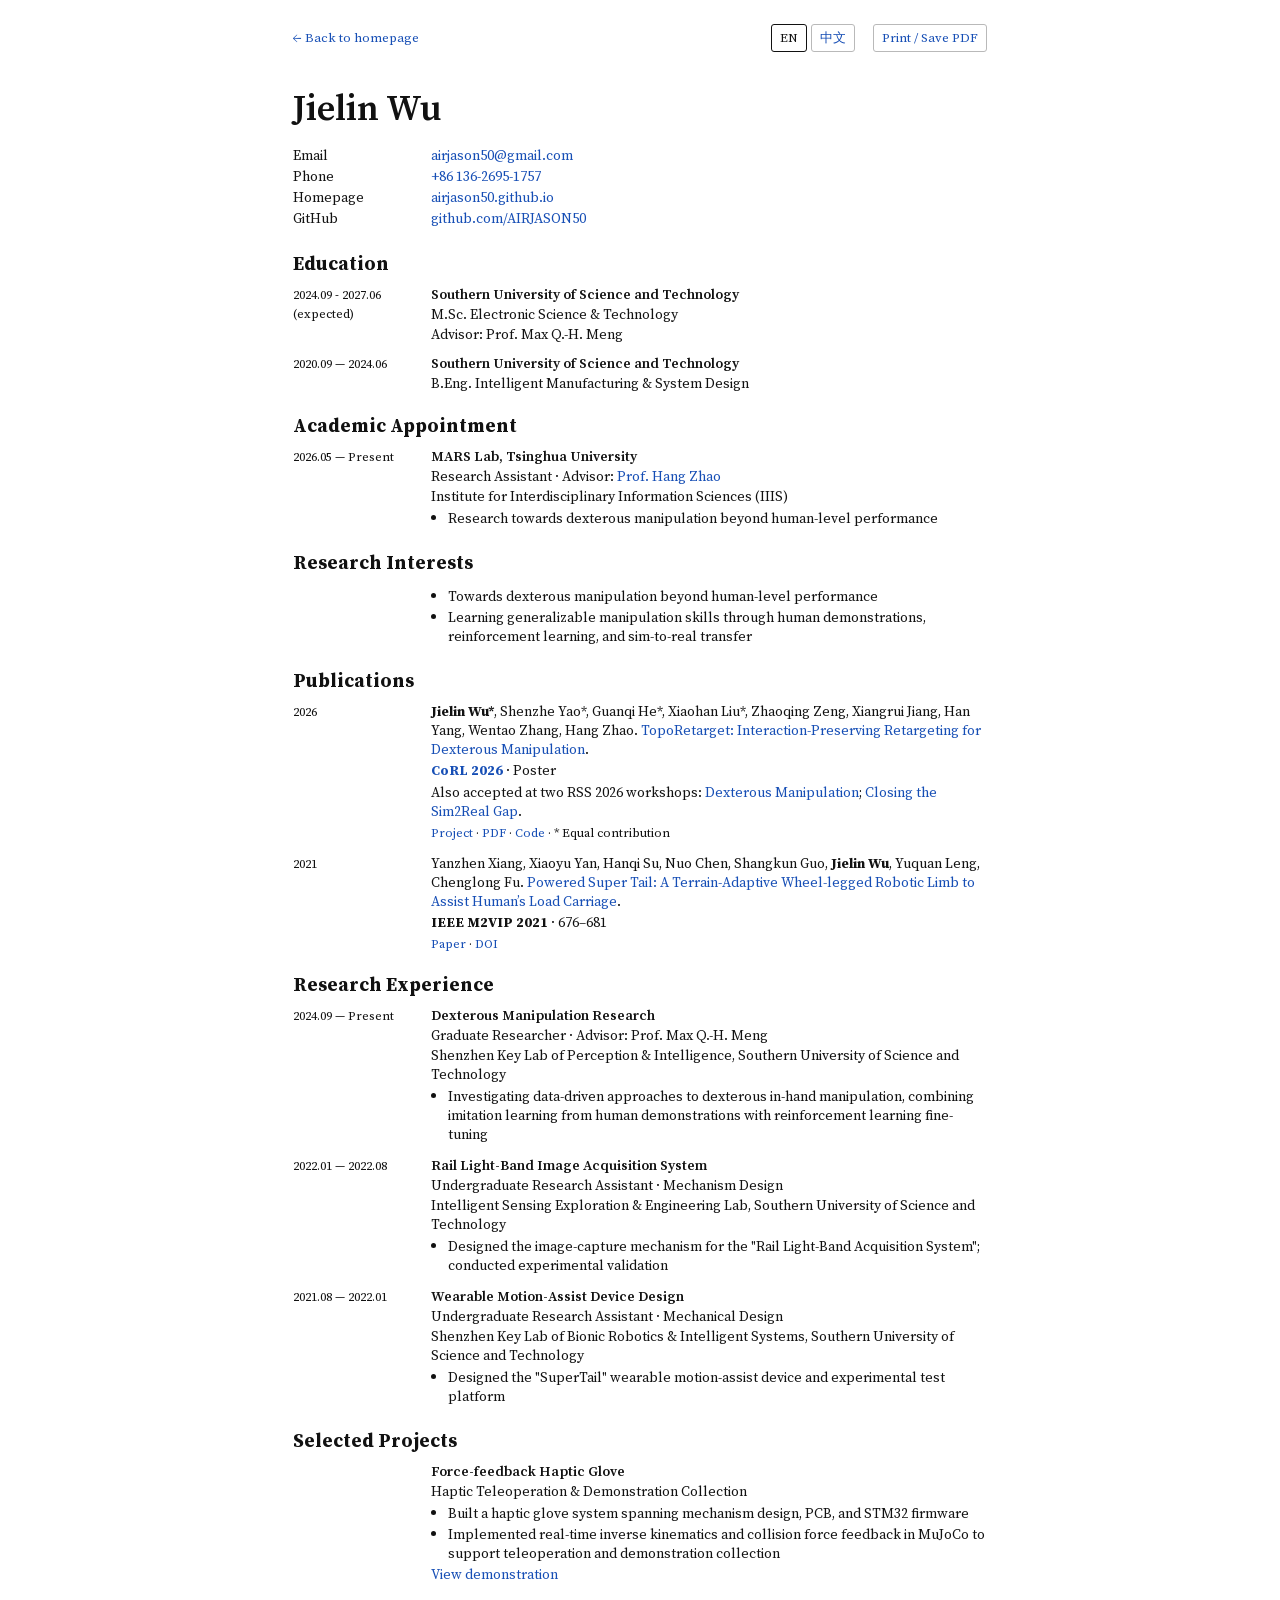
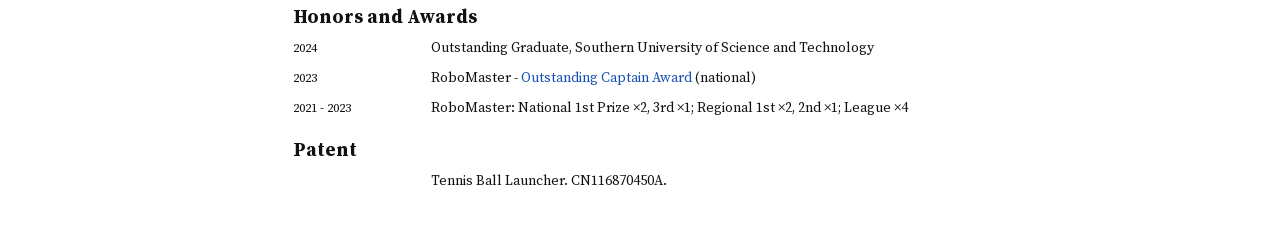
==== commit 52281d09: "Focus research profile on dexterity beyond human-level performance" ====
--- a/cv.html
+++ b/cv.html
@@ -3,7 +3,7 @@
 <head>
   <meta charset="UTF-8">
   <meta name="viewport" content="width=device-width, initial-scale=1.0">
-  <meta name="description" content="Academic curriculum vitae of Jielin Wu: education, research, and publications in robot learning and dexterous manipulation.">
+  <meta name="description" content="Academic curriculum vitae of Jielin Wu: education, research, and publications in dexterous manipulation beyond human-level performance.">
   <title>Academic CV · Jielin Wu / 吴杰霖</title>
   <style>
     @font-face {
@@ -77,6 +77,7 @@
       .date { font-size: 9.25pt; }
       .publication-links { font-size: 9.5pt; }
       .publication { margin-bottom: 10pt; }
+      #research { break-before: page; }
       a { color: #164eb5; }
     }
     @media screen and (max-width: 600px) {
@@ -129,19 +130,19 @@
 <div class="entry "><div class="date"><span class="en">2026.05 — Present</span><span class="zh">2026.05 — 至今</span></div><div class="entry-body"><div class="entry-title"><a href="https://group.iiis.tsinghua.edu.cn/~marslab/"><span class="en">MARS Lab, Tsinghua University</span><span class="zh">清华大学 MARS Lab</span></a></div>
 <div class="entry-sub"><span class="en">Research Assistant · Advisor: <a href="https://hangzhaomit.github.io/">Prof. Hang Zhao</a></span><span class="zh">研究助理 · 指导老师：<a href="https://hangzhaomit.github.io/">赵行老师</a></span></div>
 <div class="entry-sub"><span class="en">Institute for Interdisciplinary Information Sciences (IIIS)</span><span class="zh">清华大学交叉信息研究院</span></div>
-<ul class="en"><li>Research on learning dexterous manipulation from human demonstrations, with a focus on preserving hand–object interactions during motion retargeting</li></ul>
-<ul class="zh"><li>研究从人类示教中学习灵巧操作，关注运动重定向过程中的手–物体交互保持</li></ul>
+<ul class="en"><li>Research towards dexterous manipulation beyond human-level performance</li></ul>
+<ul class="zh"><li>面向超越人类水平的灵巧操作，开展机器人学习研究</li></ul>
 </div></div>
 </section>
 <section class="section" id="interests">
 <h2><span class="en">Research Interests</span><span class="zh">研究兴趣</span></h2>
 <div class="entry "><div class="date"></div><div class="entry-body"><ul class="en">
-          <li>Human demonstration learning, interaction-preserving motion retargeting, and robot foundation models for generalizable dexterous manipulation</li>
-          <li>Reinforcement learning and sim-to-real transfer, spanning simulation environment construction, policy training, and real-world deployment</li>
+          <li>Towards dexterous manipulation beyond human-level performance</li>
+          <li>Learning generalizable manipulation skills through human demonstrations, reinforcement learning, and sim-to-real transfer</li>
         </ul>
 <ul class="zh">
-          <li>从人类示教中学习灵巧操作：交互保持的运动重定向、模仿学习，以及面向可泛化操作策略的机器人基础模型</li>
-          <li>强化学习与仿真到实物迁移：仿真环境构建、策略训练与实物部署</li>
+          <li>迈向超越人类水平的灵巧操作</li>
+          <li>通过人类示教、强化学习与仿真到实物迁移，学习可泛化的操作技能</li>
         </ul></div></div>
 </section>
 <section class="section" id="publications">
@@ -199,10 +200,6 @@
 <section class="section" id="patent">
 <h2><span class="en">Patent</span><span class="zh">专利</span></h2>
 <div class="entry "><div class="date"></div><div class="entry-body"><span class="en">Tennis Ball Launcher. CN116870450A.</span><span class="zh">网球发射机。CN116870450A。</span></div></div>
-</section>
-<section class="section" id="tools">
-<h2><span class="en">Research Tools</span><span class="zh">科研工具</span></h2>
-<div class="entry "><div class="date"></div><div class="entry-body"><span class="en">C++, Python; ROS, MuJoCo, Gazebo, Isaac Lab; URDF/MJCF modeling.</span><span class="zh">C++、Python；ROS、MuJoCo、Gazebo、Isaac Lab；URDF/MJCF 建模。</span></div></div>
 </section>
 </main>
 <script>
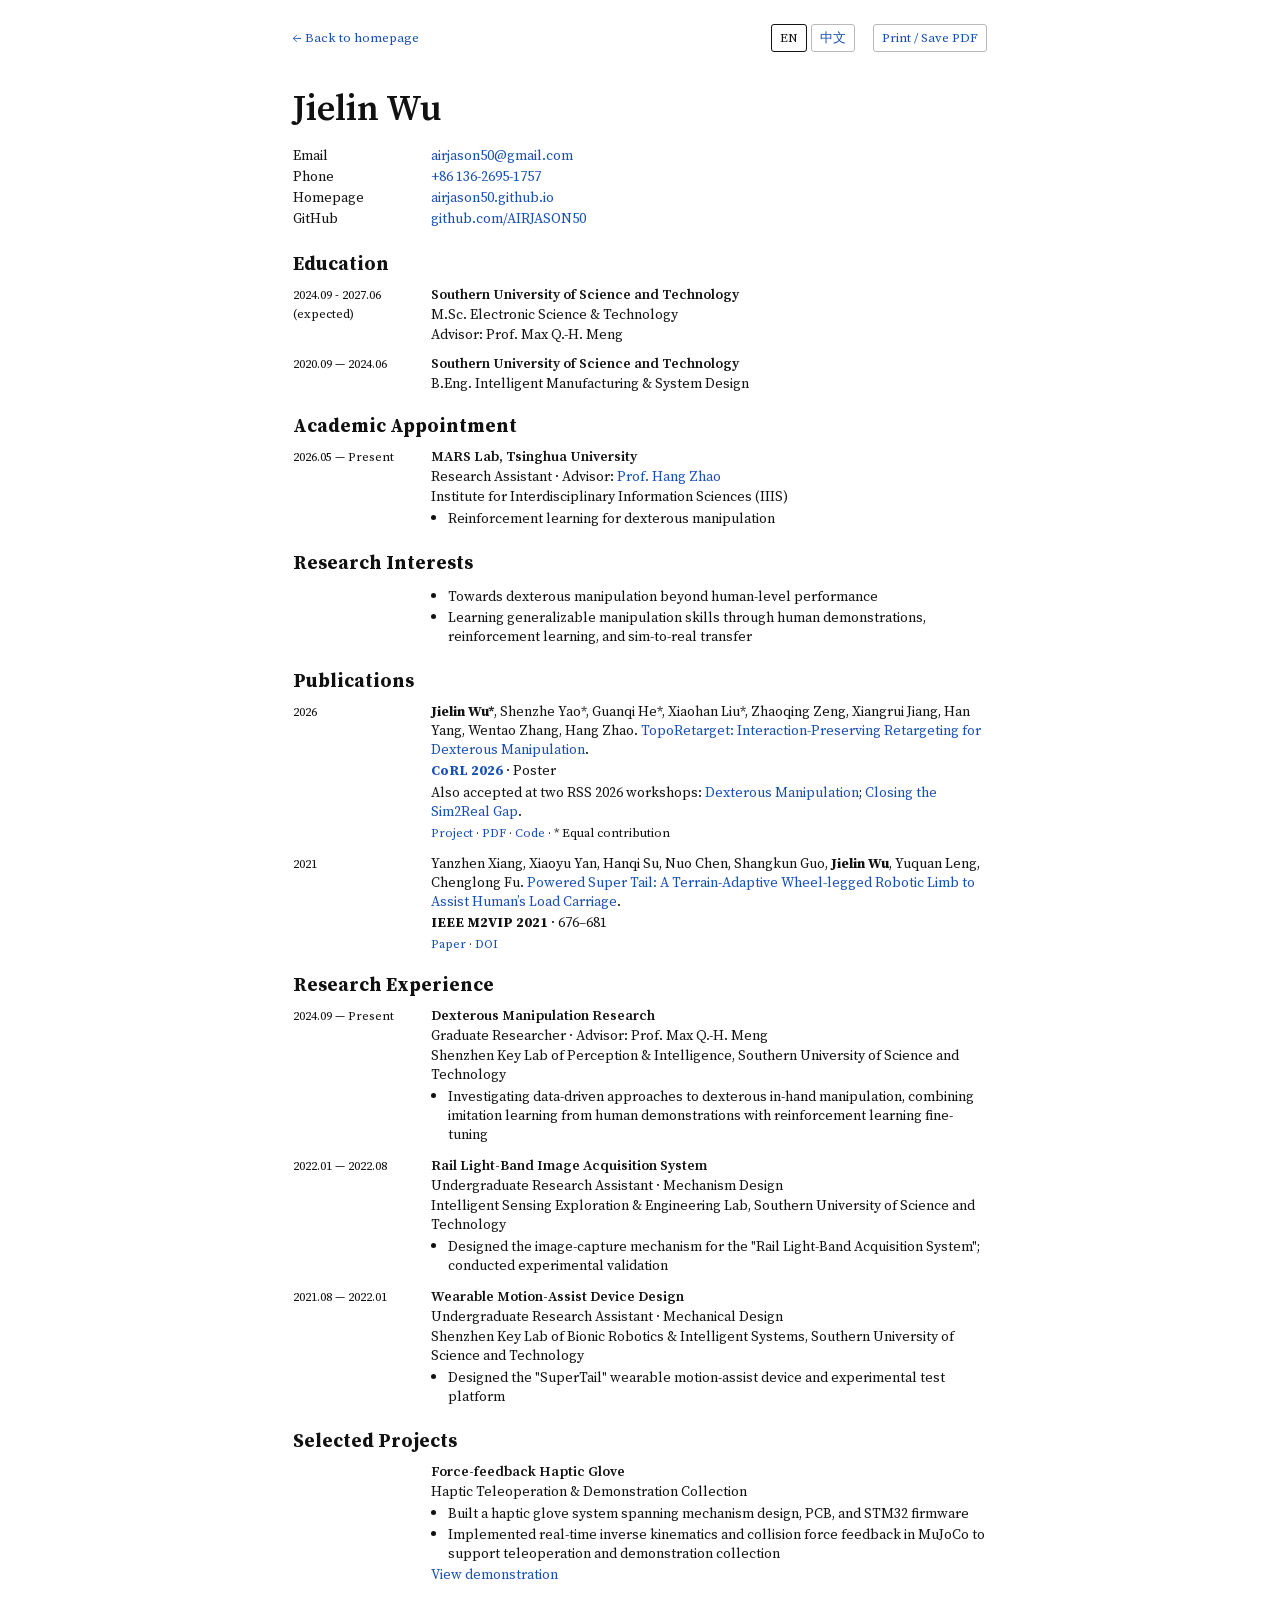
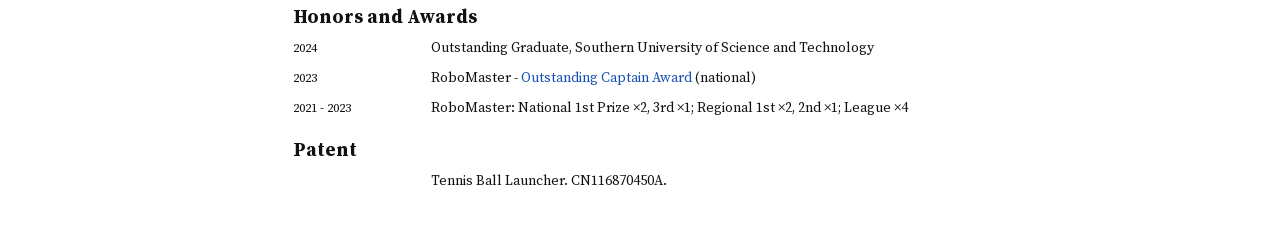
==== commit f9c12238: "Clarify reinforcement learning research at Tsinghua" ====
--- a/cv.html
+++ b/cv.html
@@ -130,8 +130,8 @@
 <div class="entry "><div class="date"><span class="en">2026.05 — Present</span><span class="zh">2026.05 — 至今</span></div><div class="entry-body"><div class="entry-title"><a href="https://group.iiis.tsinghua.edu.cn/~marslab/"><span class="en">MARS Lab, Tsinghua University</span><span class="zh">清华大学 MARS Lab</span></a></div>
 <div class="entry-sub"><span class="en">Research Assistant · Advisor: <a href="https://hangzhaomit.github.io/">Prof. Hang Zhao</a></span><span class="zh">研究助理 · 指导老师：<a href="https://hangzhaomit.github.io/">赵行老师</a></span></div>
 <div class="entry-sub"><span class="en">Institute for Interdisciplinary Information Sciences (IIIS)</span><span class="zh">清华大学交叉信息研究院</span></div>
-<ul class="en"><li>Research towards dexterous manipulation beyond human-level performance</li></ul>
-<ul class="zh"><li>面向超越人类水平的灵巧操作，开展机器人学习研究</li></ul>
+<ul class="en"><li>Reinforcement learning for dexterous manipulation</li></ul>
+<ul class="zh"><li>基于强化学习的灵巧操作研究</li></ul>
 </div></div>
 </section>
 <section class="section" id="interests">
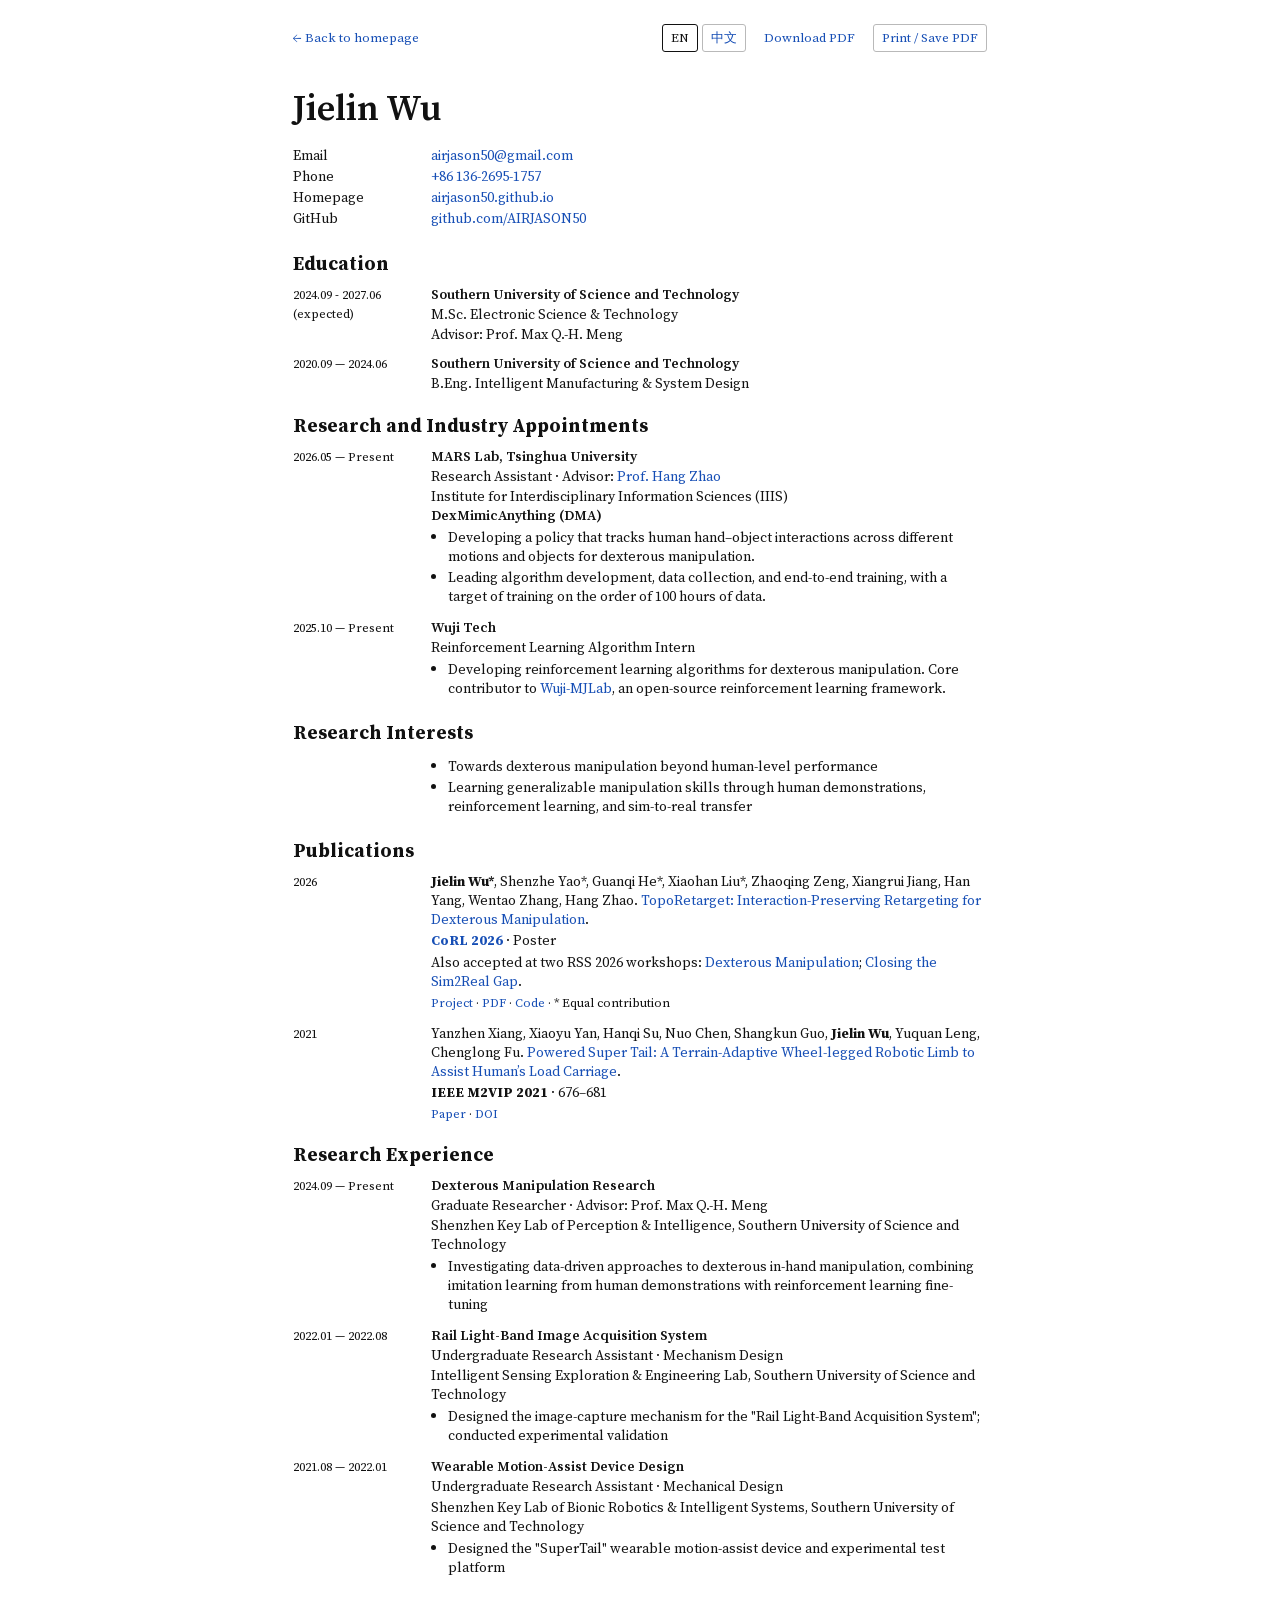
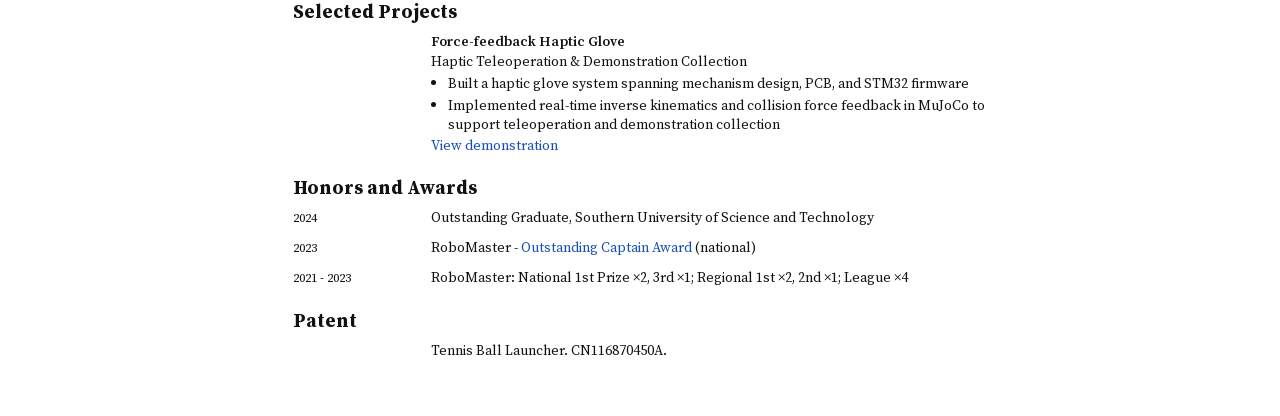
==== commit 086ce511: "Add DexMimicAnything to homepage and publish updated bilingual CVs" ====
--- a/cv.html
+++ b/cv.html
@@ -66,11 +66,11 @@
       @bottom-center { content: counter(page); font: 9pt "CV Serif", Georgia, serif; color: #111; }
     }
     @media print {
-      body { font-size: 10.5pt; line-height: 1.33; }
+      body { font-size: 10pt; line-height: 1.27; }
       .cv-tools { display: none; }
       .resume { width: auto; max-width: none; margin: 0; padding: 0; }
       h1 { font-size: 27pt; }
-      h2 { font-size: 14pt; margin-top: 15pt; margin-bottom: 7pt; }
+      h2 { font-size: 14pt; margin-top: 11pt; margin-bottom: 5pt; }
       .contact { margin-bottom: 18pt; }
       .entry, .contact { grid-template-columns: 94pt minmax(0, 1fr); column-gap: 12pt; }
       .entry { margin-bottom: 7.5pt; }
@@ -101,6 +101,7 @@
     <button type="button" onclick="setLang('en')" aria-pressed="true">EN</button>
     <button type="button" onclick="setLang('zh')" aria-pressed="false">中文</button>
   </div>
+  <span><a class="en" href="Jielin_Wu_CV_en.pdf" download>Download PDF</a><a class="zh" href="Jielin_Wu_CV_zh.pdf" download>下载 PDF</a></span>
   <button type="button" onclick="window.print()"><span class="en">Print / Save PDF</span><span class="zh">打印 / 保存 PDF</span></button>
 </nav>
 <main class="resume">
@@ -126,12 +127,25 @@
 </div></div>
 </section>
 <section class="section" id="appointments">
-<h2><span class="en">Academic Appointment</span><span class="zh">学术任职</span></h2>
+<h2><span class="en">Research and Industry Appointments</span><span class="zh">科研与实习经历</span></h2>
 <div class="entry "><div class="date"><span class="en">2026.05 — Present</span><span class="zh">2026.05 — 至今</span></div><div class="entry-body"><div class="entry-title"><a href="https://group.iiis.tsinghua.edu.cn/~marslab/"><span class="en">MARS Lab, Tsinghua University</span><span class="zh">清华大学 MARS Lab</span></a></div>
 <div class="entry-sub"><span class="en">Research Assistant · Advisor: <a href="https://hangzhaomit.github.io/">Prof. Hang Zhao</a></span><span class="zh">研究助理 · 指导老师：<a href="https://hangzhaomit.github.io/">赵行老师</a></span></div>
 <div class="entry-sub"><span class="en">Institute for Interdisciplinary Information Sciences (IIIS)</span><span class="zh">清华大学交叉信息研究院</span></div>
-<ul class="en"><li>Reinforcement learning for dexterous manipulation</li></ul>
-<ul class="zh"><li>基于强化学习的灵巧操作研究</li></ul>
+<div class="entry-title">DexMimicAnything (DMA)</div>
+<ul class="en">
+  <li>Developing a policy that tracks human hand–object interactions across different motions and objects for dexterous manipulation.</li>
+  <li>Leading algorithm development, data collection, and end-to-end training, with a target of training on the order of 100 hours of data.</li>
+</ul>
+<ul class="zh">
+  <li>基于人手与物体的交互数据，开发能跨动作、跨物体跟踪示范轨迹的灵巧操作策略。</li>
+  <li>牵头算法开发、数据采集与端到端训练，目标是将训练数据扩展至百小时量级。</li>
+</ul>
+</div></div>
+<div class="entry"><div class="date"><span class="en">2025.10 — Present</span><span class="zh">2025.10 — 至今</span></div>
+<div class="entry-body"><div class="entry-title">Wuji Tech</div>
+<div class="entry-sub"><span class="en">Reinforcement Learning Algorithm Intern</span><span class="zh">强化学习算法实习生</span></div>
+<ul class="en"><li>Developing reinforcement learning algorithms for dexterous manipulation. Core contributor to <a href="https://github.com/wuji-technology/wuji-mjlab">Wuji-MJLab</a>, an open-source reinforcement learning framework.</li></ul>
+<ul class="zh"><li>开发面向灵巧操作的强化学习算法，担任开源强化学习框架 <a href="https://github.com/wuji-technology/wuji-mjlab">Wuji-MJLab</a> 的核心贡献者。</li></ul>
 </div></div>
 </section>
 <section class="section" id="interests">
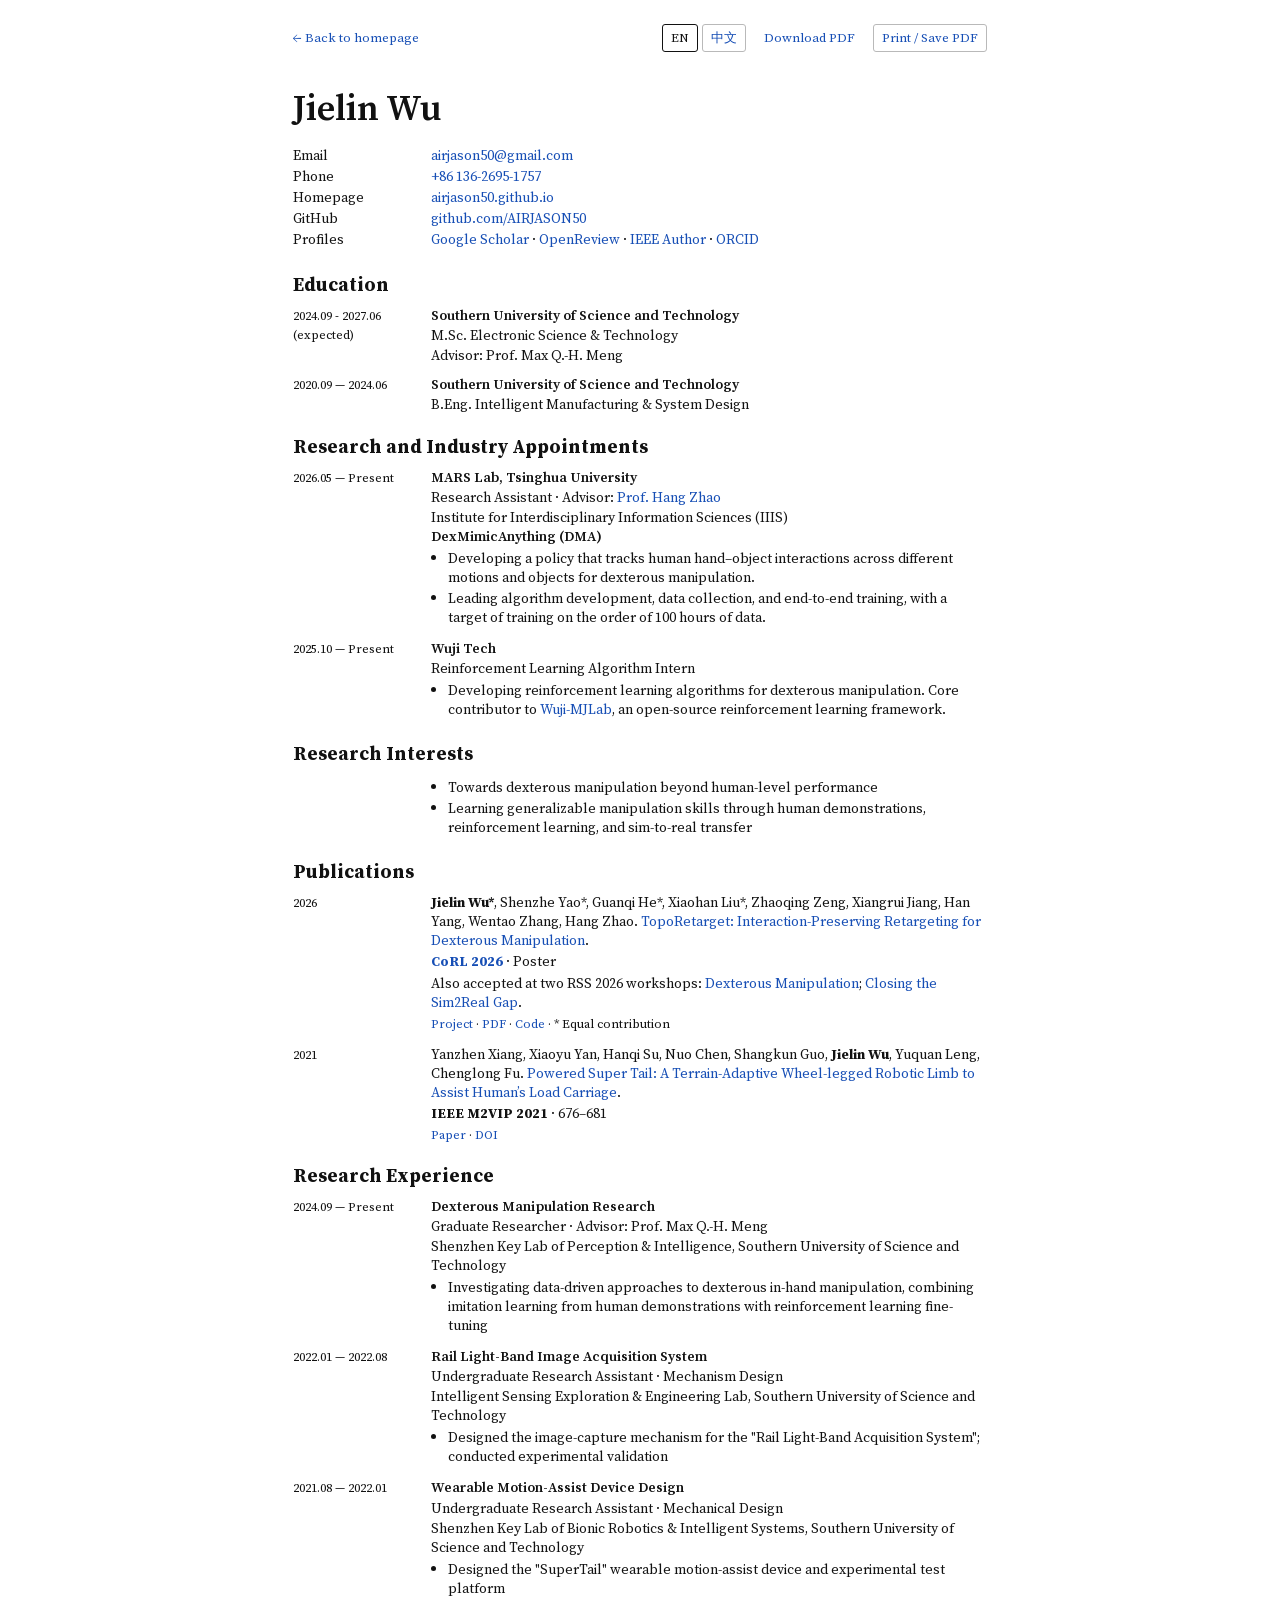
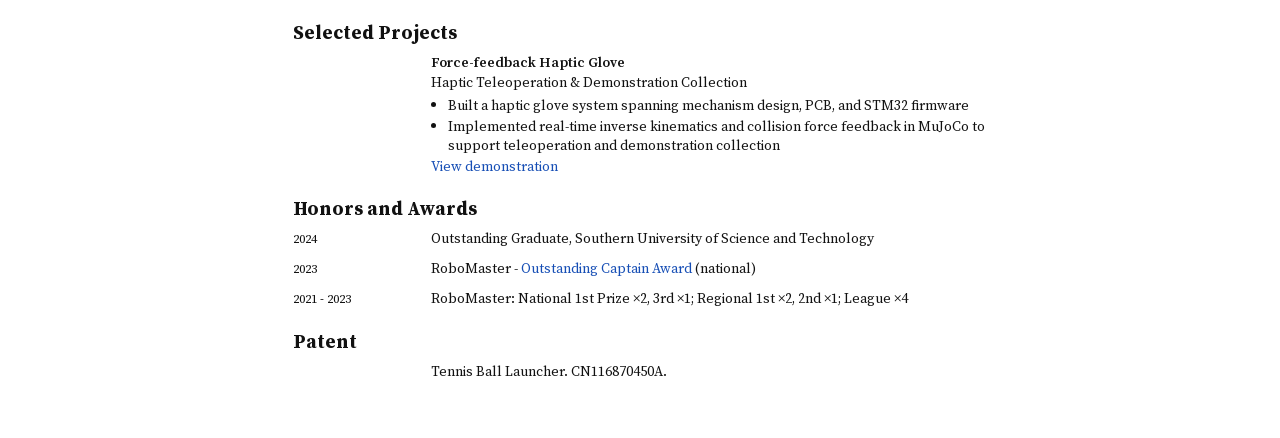
==== commit 61c4a121: "Link verified academic profiles across homepage and CVs Add Scholar, preferred OpenReview, IEEE Auth" ====
--- a/cv.html
+++ b/cv.html
@@ -112,6 +112,7 @@
       <dt><span class="en">Phone</span><span class="zh">电话</span></dt><dd><a href="tel:+8613626951757">+86 136-2695-1757</a></dd>
       <dt><span class="en">Homepage</span><span class="zh">主页</span></dt><dd><a href="https://airjason50.github.io/">airjason50.github.io</a></dd>
       <dt>GitHub</dt><dd><a href="https://github.com/AIRJASON50">github.com/AIRJASON50</a></dd>
+      <dt><span class="en">Profiles</span><span class="zh">学术主页</span></dt><dd><a href="https://scholar.google.com/citations?user=GMuQ-scAAAAJ"><span class="en">Google Scholar</span><span class="zh">谷歌学术</span></a> · <a href="https://openreview.net/profile?id=~Jielin_Wu2">OpenReview</a> · <a href="https://ieeexplore.ieee.org/author/37089229226"><span class="en">IEEE Author</span><span class="zh">IEEE 作者主页</span></a> · <a href="https://orcid.org/0009-0006-6224-4803">ORCID</a></dd>
     </dl>
   </header>
 <section class="section" id="education">
